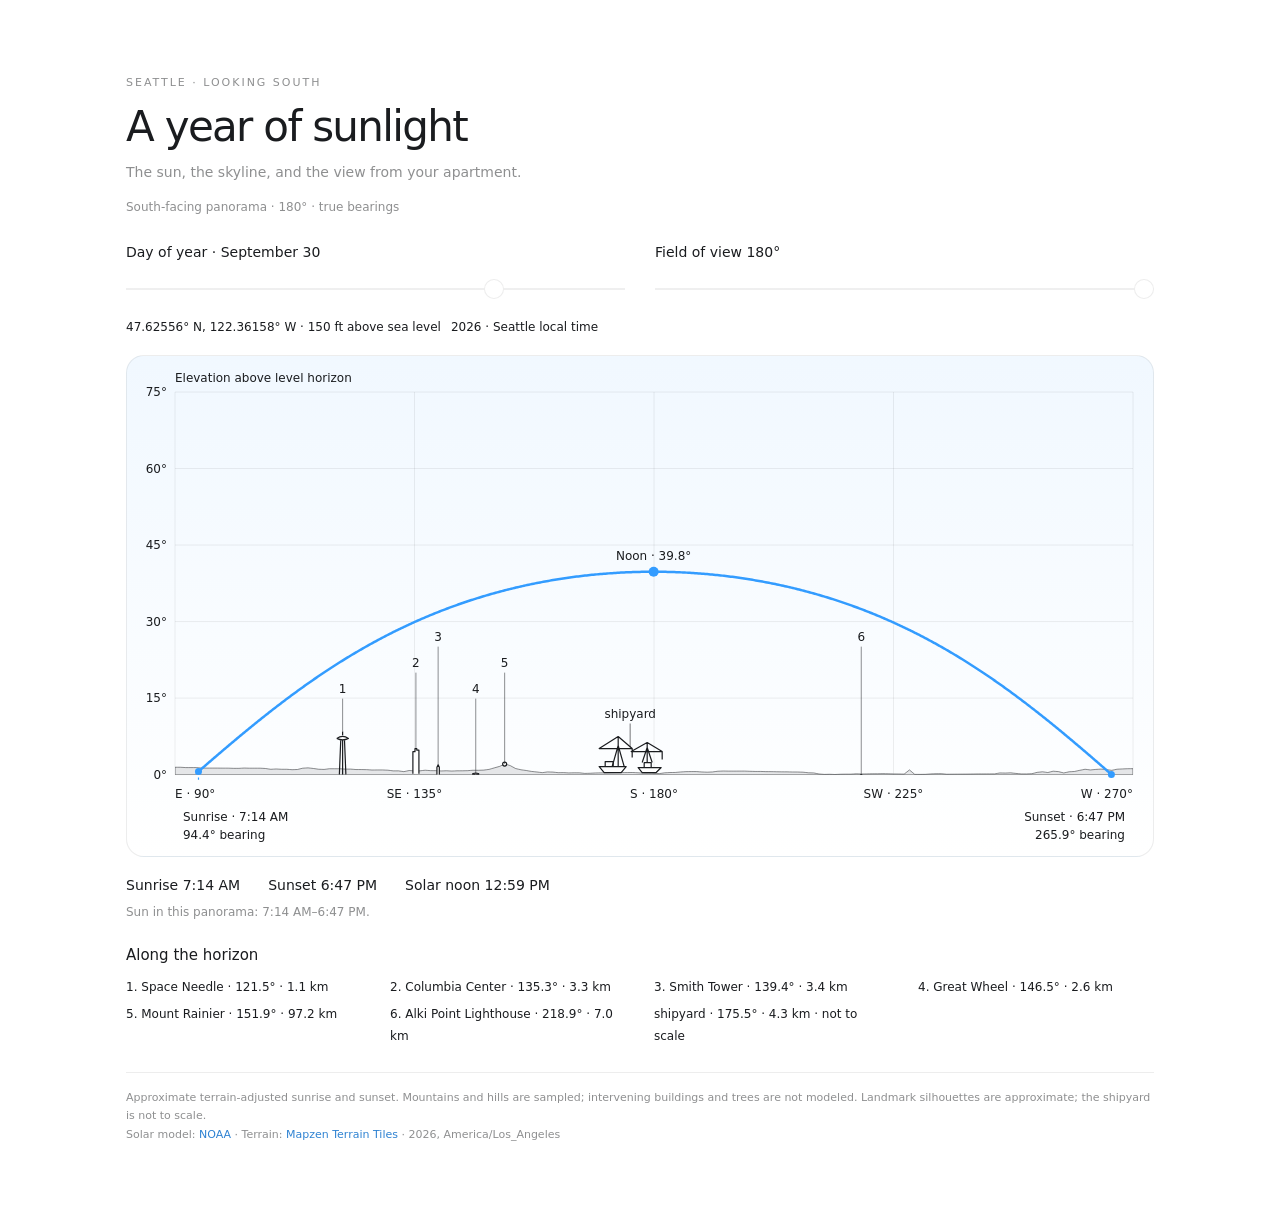
==== spottysunlight/index.html @ b04d2a6d "Add standalone Seattle sunlight simulator" ====
<!doctype html>
<html lang="en"><head><meta charset="utf-8"><meta name="viewport" content="width=device-width,initial-scale=1"><title>Seattle · A year of sunlight</title><style>:root {
  color-scheme: light dark;
  background-color: var(
    --background,
    var(--color-background-primary, light-dark(rgb(255 255 255), rgb(24 24 24)))
  ) !important;

  /* Agent-facing contract; keep in sync with SKILL.md. */
  --background: var(
    --color-background-primary,
    light-dark(rgb(255 255 255), rgb(24 24 24))
  );
  --foreground: var(
    --color-text-primary,
    light-dark(rgb(26 28 31), rgb(255 255 255))
  );
  --card: color-mix(in oklab, var(--foreground) 5%, var(--background));
  --card-foreground: var(
    --color-text-primary,
    light-dark(rgb(26 28 31), rgb(255 255 255))
  );
  --popover: var(
    --color-background-secondary,
    light-dark(rgb(255 255 255), rgb(45 45 45))
  );
  --popover-foreground: var(
    --color-text-primary,
    light-dark(rgb(26 28 31), rgb(255 255 255))
  );
  --primary: var(
    --color-text-info,
    light-dark(rgb(51 156 255), rgb(131 195 255))
  );
  --primary-foreground: var(
    --color-text-inverse,
    light-dark(rgb(255 255 255), rgb(13 13 13))
  );
  --secondary: var(
    --color-background-secondary,
    light-dark(rgb(255 255 255 / 96%), rgb(54 54 54 / 96%))
  );
  --secondary-foreground: var(
    --color-text-primary,
    light-dark(rgb(26 28 31), rgb(255 255 255))
  );
  --muted: color-mix(in srgb, var(--foreground) 10%, transparent);
  --muted-foreground: var(
    --color-text-secondary,
    light-dark(rgb(26 28 31 / 49.4%), rgb(255 255 255 / 49.8%))
  );
  --accent: var(
    --color-background-info,
    light-dark(rgb(229 242 255), rgb(13 39 63))
  );
  --accent-foreground: var(
    --color-text-info,
    light-dark(rgb(51 156 255), rgb(131 195 255))
  );
  --destructive: var(
    --color-text-warning,
    light-dark(rgb(226 85 7), rgb(255 133 73))
  );
  --border: var(
    --color-border-secondary,
    light-dark(rgb(26 28 31 / 8%), rgb(255 255 255 / 8.2%))
  );
  --input: var(
    --color-border-primary,
    light-dark(
      rgb(26 28 31 / 11.8%),
      color-mix(in oklab, rgb(0 0 0) 10%, transparent)
    )
  );
  --ring: var(
    --color-ring-primary,
    light-dark(rgb(51 156 255), rgb(131 195 255 / 76%))
  );
  --font-size-base: var(--font-text-md-size, 14px);
  --blue: light-dark(rgb(51 156 255), rgb(51 156 255));
  --orange: light-dark(rgb(226 85 7), rgb(251 106 34));
  --green: light-dark(rgb(0 162 64), rgb(64 201 119));
  --red: light-dark(rgb(224 46 42), rgb(255 103 100));
  --purple: light-dark(rgb(146 79 247), rgb(173 123 249));
  --yellow: light-dark(rgb(255 195 0), rgb(255 210 64));
  --viz-series-1: var(--primary);
  --viz-series-2: light-dark(rgb(243 136 59), rgb(245 154 86));
  --viz-series-3: light-dark(rgb(93 201 119), rgb(116 213 139));
  --viz-series-4: light-dark(rgb(235 119 177), rgb(240 143 192));
  --viz-series-5: light-dark(rgb(155 121 236), rgb(170 145 239));
  --viz-series-6: light-dark(rgb(58 185 177), rgb(90 203 194));

  /* Internal implementation variables; not part of the agent contract. */
  --font-sans: -apple-system, system-ui, "Segoe UI", sans-serif;
  --font-mono:
    ui-monospace, SFMono-Regular, "SF Mono", Menlo, Consolas, "Liberation Mono",
    monospace;
  --font-size-normal: max(11px, var(--font-size-base));
  --font-size-tooltip: calc(var(--font-size-base) - 1px);
  --font-size-small: max(11px, calc(var(--font-size-base) - 2px));
  --font-size-h1: calc(var(--font-size-normal) * 1.7142857143);
  --font-size-h2: calc(var(--font-size-normal) * 1.4285714286);
  --font-size-h3: calc(var(--font-size-normal) * 1.2857142857);
  --font-weight-normal: 430;
  --font-weight-medium: 500;
  --icon-size: 16px;
  --line-height-normal: calc(var(--font-size-normal) * 1.5);
  --line-height-tooltip: calc(var(--font-size-tooltip) * 1.4285714286);
  --line-height-small: calc(var(--font-size-small) + 4px);
  --corner-shape: round;
  --radius: var(--border-radius-lg, 10px);
  --radius-sm: calc(var(--radius) * 0.6);
  --radius-md: calc(var(--radius) * 0.8);
  --radius-lg: var(--radius);
  --radius-2xl: calc(var(--radius) * 1.6);
  --radius-full: 9999px;
  --shadow-sm: 0 1px 2px -1px rgb(0 0 0 / 8%);
  --checkmark-image: url("data:image/svg+xml,%3Csvg xmlns='http://www.w3.org/2000/svg' viewBox='0 0 17 17'%3E%3Cpath d='M12.8961 3.64101C13.1297 3.41418 13.4984 3.37523 13.7779 3.56581C14.0571 3.75635 14.1554 4.11331 14.0299 4.41347L13.9615 4.53847L7.71151 13.7045C7.59411 13.8767 7.4063 13.9877 7.19881 14.0072C6.99136 14.0267 6.78564 13.9533 6.63826 13.806L2.88826 10.056L2.79842 9.9457C2.6192 9.67407 2.64927 9.30496 2.88826 9.06581C3.12738 8.82669 3.49647 8.79676 3.76815 8.97597L3.8785 9.06581L7.03084 12.2182L12.8053 3.74941L12.8961 3.64101Z'/%3E%3C/svg%3E");

  /* Legacy aliases; not part of the current agent contract. */
  --viz-bg: transparent;
  --viz-panel: var(--card);
  --viz-border: var(--border);
  --viz-text: var(--foreground);
  --viz-muted: var(--muted-foreground);
  --viz-accent: var(--primary);
  --viz-accent-text: var(--primary-foreground);
  --viz-accent-bg: var(--accent);
  --viz-font-size: var(--font-size-base);
  --viz-warning: var(--destructive);
}

:root[data-theme="light"] {
  color-scheme: light;
}

:root[data-theme="dark"] {
  color-scheme: dark;
}

* {
  box-sizing: border-box;
}

html > body {
  /* Preserve MCP aliases for older inline renderers without creating :root cycles. */
  --color-background-primary: var(
    --background,
    light-dark(rgb(255 255 255), rgb(24 24 24))
  );
  --color-text-primary: var(
    --foreground,
    light-dark(rgb(26 28 31), rgb(255 255 255))
  );
  --color-border-secondary: var(
    --border,
    light-dark(rgb(26 28 31 / 8%), rgb(255 255 255 / 8.2%))
  );

  margin: 0;
  padding: var(--visualize-paint-gutter, 0px);
  color: var(--foreground);
  background: transparent !important;
  font-family: var(--font-sans) !important;
  font-size: var(--font-size-normal);
  font-weight: var(--font-weight-normal);
  line-height: var(--line-height-normal);
}

:root:not([data-app-block-surface], [data-visualize-standalone]) > body {
  padding: 12px;
}

.cursor-interaction {
  cursor: var(--cursor-interaction, pointer);
}

a {
  color: color-mix(in srgb, var(--viz-accent) 80%, var(--viz-text) 20%);
  cursor: var(--cursor-interaction, pointer);
  font-weight: var(--font-weight-medium, 500);
  text-decoration: none;
  text-underline-offset: 2px;
}

a:is(:hover, :focus-visible) {
  text-decoration-line: underline;
  text-decoration-style: dashed;
  text-decoration-thickness: 0.5px;
}

h1,
h2,
h3,
h4,
h5,
h6,
p {
  margin-block: 0;
}

h1 {
  font-size: var(--font-size-h1);
  font-weight: var(--font-weight-medium);
  line-height: 1.25;
}

h2 {
  font-size: var(--font-size-h2);
  font-weight: var(--font-weight-medium);
  line-height: 1.25;
}

h3,
h4,
h5,
h6 {
  font-size: var(--font-size-h3);
  font-weight: var(--font-weight-medium);
  line-height: 1.3;
}

b,
strong,
th {
  font-weight: var(--font-weight-medium);
}

code:not(pre code) {
  display: inline;
  padding: 1px 6px;
  border-radius: var(--radius-sm);
  corner-shape: var(--corner-shape);
  background: var(--muted);
  font-family: var(--font-mono);
  font-size: 0.92em;
  overflow-wrap: anywhere;
  -webkit-box-decoration-break: clone;
  box-decoration-break: clone;
  word-break: break-word;
}

.table-responsive {
  width: 100%;
  overflow-x: auto;
  scrollbar-width: thin;
}

.table {
  width: 100%;
  border-collapse: collapse;
  color: var(--foreground);
  font: inherit;
  text-align: start;
}

.table :is(th, td) {
  padding-block: 10px;
  padding-inline: 0 24px;
  overflow-wrap: anywhere;
  border-bottom: 1px solid var(--border);
  text-align: start;
  vertical-align: top;
}

.table-responsive > .table :is(th, td) {
  overflow-wrap: break-word;
}

.table :is(th, td):last-child {
  padding-inline-end: 0;
}

.table :is(caption, thead th) {
  font-weight: 600;
}

.table thead th {
  padding-block: 8px;
  border-bottom-color: color-mix(in srgb, var(--foreground) 16%, transparent);
}

.table tbody tr:last-child :is(th, td) {
  border-bottom: 0;
}

.table.table-sm :is(th, td) {
  padding-block: 6px;
}

.table.table-sm :is(th, td):not(:last-child) {
  padding-inline-end: 16px;
}

.table :is(.text-end, [align="right"]) {
  text-align: end;
  font-variant-numeric: tabular-nums;
}

.table :is(.text-center, [align="center"]) {
  text-align: center;
}

.table .text-nowrap {
  white-space: nowrap;
}

#widget {
  display: flex;
  flex-direction: column;
  gap: 12px;
  width: 100%;
  padding: 0;
  background: transparent !important;
}

.card {
  min-width: 0;
  padding: 12px;
  overflow: hidden;
  overflow-wrap: break-word;
  border-radius: var(--radius-2xl);
  corner-shape: var(--corner-shape);
  color: var(--card-foreground);
  background: var(--card);
}

.widget {
  min-width: 0;
  overflow: hidden;
  border: 0;
  border-radius: var(--radius-lg);
  corner-shape: var(--corner-shape);
  box-shadow: 0 0 0 0.5px var(--border-strong, var(--border));
  color: var(--foreground);
  background: var(--background);
}

#widget > :not(.card, .widget, .progress) {
  width: 100% !important;
  max-width: none !important;
  margin: 0 !important;
  padding: 0 !important;
  border: 0 !important;
  border-radius: 0 !important;
  background: transparent !important;
  box-shadow: none !important;
}

.tooltip {
  position: fixed;
  z-index: 50;
  top: 0;
  left: 0;
  width: max-content;
  max-width: min(
    20rem,
    var(--tooltip-available-width, calc(100vw - 10px)),
    calc(100vw - 10px)
  );
  max-height: min(
    var(--tooltip-available-height, calc(100vh - 10px)),
    calc(100vh - 10px)
  );
  padding: 4px 8px;
  border: 1px solid var(--border);
  border-radius: var(--radius-lg);
  corner-shape: var(--corner-shape);
  color: var(--popover-foreground);
  background: var(--popover);
  box-shadow: none;
  font-size: var(--font-size-tooltip);
  line-height: var(--line-height-tooltip);
  overflow-wrap: break-word;
  white-space: normal;
  pointer-events: none;
  user-select: none;
}

/* The shared runtime owns data-tooltip; suppress AppBlock's pseudo-tooltip. */
main [data-tooltip]::after {
  content: none;
}

.viz-grid {
  display: grid;
  grid-template-columns: repeat(auto-fit, minmax(max(180px, 24%), 1fr));
  gap: 10px;
}

.viz-stat {
  display: flex;
  flex-direction: column;
  gap: 2px;
}

.viz-stat-value {
  font-size: var(--font-size-h2);
  font-weight: var(--font-weight-medium);
  line-height: 1.25;
}

.viz-row {
  display: flex;
  flex-wrap: wrap;
  align-items: center;
  gap: 10px;
}

hr {
  width: 100%;
  height: 1px;
  margin-block: 6px;
  border: 0;
  background: var(--border);
}

.nav {
  display: flex;
  min-width: 0;
  align-items: center;
  gap: 4px;
}

.progress {
  display: flex;
  height: 8px;
  margin-block: calc((var(--line-height-normal, 1.5em) - 8px) / 2);
  overflow: hidden;
  border: 0;
  border-radius: var(--radius-full);
  background: var(--muted);
}

.progress-bar:only-child {
  border-radius: var(--radius-full);
}

.progress-bar {
  height: 100%;
  flex-shrink: 0;
  border: 0;
  background: var(--viz-series-1);
}

.viz-badge {
  padding: 3px 8px;
  border-radius: var(--radius-full);
  color: var(--accent-foreground);
  background: var(--accent);
  font-weight: var(--font-weight-medium);
}

small,
.text-small,
.viz-badge {
  font-size: var(--font-size-small);
  line-height: var(--line-height-small);
}

.text-muted {
  color: var(--muted-foreground);
}

.tabular-nums {
  font-variant-numeric: tabular-nums;
}

.sr-only {
  position: absolute;
  width: 1px;
  height: 1px;
  padding: 0;
  overflow: hidden;
  clip: rect(0, 0, 0, 0);
  white-space: nowrap;
  border: 0;
}

.viz-controls {
  display: flex;
  flex-wrap: wrap;
  align-items: center;
  gap: 8px;
}

.viz-controls > .form-label {
  display: grid;
  min-width: min(100%, 260px);
  flex: 1 1 280px;
  grid-template-columns: minmax(0, 1fr) auto;
  align-items: baseline;
  gap: 2px 12px;
  margin-bottom: 0;
}

.viz-controls > .form-label > :is(.form-control, .form-range, .form-select) {
  grid-column: 1 / -1;
}

.btn,
.nav-link,
.form-check-input,
.form-control,
.form-range,
.form-select {
  font: inherit;
}

.btn,
.nav-link {
  appearance: button;
  display: inline-flex;
  inline-size: fit-content;
  max-inline-size: 100%;
  min-height: 28px;
  align-items: center;
  justify-content: center;
  gap: 4px;
  margin: 0;
  padding: 0 8px;
  -webkit-app-region: no-drag;
  border: 1px solid var(--input);
  border-radius: var(--radius-lg);
  corner-shape: var(--corner-shape);
  color: var(--secondary-foreground);
  background: var(--secondary);
  cursor: var(--cursor-interaction, pointer);
  text-align: center;
  text-decoration: none;
  white-space: nowrap;
  user-select: none;
  -webkit-font-smoothing: antialiased;
}

.btn:is(.btn-block, .viz-tile) {
  inline-size: 100%;
}

.btn.viz-tile {
  min-width: 0;
  overflow-wrap: anywhere;
  white-space: normal;
}

a.btn {
  cursor: var(--cursor-interaction, pointer);
  text-decoration: none;
}

.btn:not(:disabled):hover,
.nav-link:not(:disabled):not([aria-disabled="true"]):hover {
  background: color-mix(in srgb, var(--foreground) 6%, var(--secondary));
}

.btn-primary {
  border-color: transparent;
  color: var(--primary-foreground);
  background: var(--foreground);
  background-clip: padding-box;
}

.btn-primary .text-muted {
  color: color-mix(in srgb, var(--primary-foreground) 50%, transparent);
}

.btn-primary:not(:disabled):hover {
  background: color-mix(in srgb, var(--foreground) 80%, transparent);
  background-clip: padding-box;
}

.btn-ghost {
  border-color: transparent;
  color: var(--muted-foreground);
  background: transparent;
}

.btn-ghost:not(:disabled):hover {
  color: var(--foreground);
  background: color-mix(in srgb, var(--foreground) 6%, var(--secondary));
}

.nav-pills .nav-link {
  min-width: 0;
  border-color: transparent;
  color: var(--muted-foreground);
  background: transparent;
}

.nav-justified .nav-link {
  flex: 1 1 0;
  overflow-wrap: anywhere;
  white-space: normal;
}

.nav-pills .nav-link.active {
  color: var(--foreground);
  background: var(--muted);
}

/* Shared preview chrome; product styles stay inside each variant. */
.viz-dotted-background {
  background-image: radial-gradient(
    circle,
    color-mix(in srgb, var(--foreground) 14%, transparent) 0.8px,
    transparent 0.8px
  );
  background-position: center;
  background-size: 16px 16px;
}

.viz-carousel {
  position: relative;
  min-width: 0;
}

.viz-carousel:has(> .viz-carousel-controls) {
  min-height: calc(60px + var(--viz-carousel-picker-height, 0px));
  padding-bottom: 60px;
}

.viz-carousel > [data-variant][hidden] {
  display: none !important;
}

.viz-carousel > [data-variant] {
  isolation: isolate;
}

.viz-carousel-controls {
  --viz-carousel-hover: light-dark(
    color-mix(in srgb, var(--foreground) 5.4%, transparent),
    color-mix(in srgb, var(--foreground) 7.8%, transparent)
  );
  position: absolute;
  z-index: 2;
  bottom: 8px;
  left: 50%;
  display: flex;
  width: max-content;
  /* Leave room for the host's design-controls launcher at the trailing edge. */
  max-width: calc(100% - 96px);
  align-items: center;
  gap: 0;
  padding: 0;
  border: 1px solid var(--border);
  border-radius: 16px;
  color: var(--foreground);
  background: var(--background);
  font-family: var(--font-sans);
  /* Match the settings dropdown chrome independently of the content font size. */
  font-size: 13px;
  font-weight: var(--font-weight-normal);
  line-height: 18px;
  transform: translateX(-50%);
  user-select: none;
}

/* Keep authored mockup button styles out of the shared carousel chrome. */
.viz-carousel-controls button,
.viz-carousel-picker > summary {
  display: flex !important;
  height: auto !important;
  min-height: 30px;
  align-items: center !important;
  justify-content: center !important;
  gap: 4px;
  padding: 0 6px !important;
  -webkit-app-region: no-drag;
  border: 0 !important;
  border-radius: 14px !important;
  color: inherit !important;
  background: transparent !important;
  font: inherit !important;
  -webkit-tap-highlight-color: transparent;
}

.viz-carousel-controls > button,
.viz-carousel-picker > summary {
  position: relative;
  isolation: isolate;
}

.viz-carousel-controls > button {
  --icon-size: 16px;
  width: 30px !important;
  padding: 0 !important;
}

.viz-carousel-picker > summary {
  padding-inline: 12px !important;
}

.viz-carousel-controls .viz-carousel-caret {
  width: 14px;
  height: 14px;
  flex: none;
  margin: 0;
  color: inherit;
  transform: rotate(180deg);
}

.viz-carousel-controls > button > svg,
.viz-carousel-controls .viz-carousel-caret,
.viz-carousel-count {
  opacity: 0.5;
}

.viz-carousel-controls > button::before,
.viz-carousel-picker > summary::before {
  position: absolute;
  z-index: -1;
  inset: 3px;
  border-radius: 12px;
  content: "";
  pointer-events: none;
}

.viz-carousel-controls > button:hover::before,
.viz-carousel-picker > summary:hover::before {
  background: var(--viz-carousel-hover);
}

.viz-carousel-controls > button,
.viz-carousel-controls [data-lucide],
.viz-carousel-controls .lucide {
  flex-shrink: 0;
}

.viz-carousel-picker {
  min-width: 0;
}

.viz-carousel-picker > summary {
  min-width: 0;
  list-style: none;
}

.viz-carousel-picker > summary::-webkit-details-marker {
  display: none;
}

.viz-carousel-count {
  flex-shrink: 0;
  white-space: nowrap;
}

.viz-carousel-name {
  min-width: 0;
  overflow: hidden;
  text-overflow: ellipsis;
  white-space: nowrap;
}

.viz-carousel-options {
  position: absolute;
  right: 0;
  bottom: calc(100% + 4px);
  left: 0;
  display: flex;
  max-height: 240px;
  flex-direction: column;
  gap: 2px;
  overflow: auto;
  padding: 4px;
  border: 1px solid var(--border);
  border-radius: var(--radius-lg);
  background: var(--background);
  box-shadow: 0 4px 12px light-dark(rgb(0 0 0 / 6%), rgb(0 0 0 / 25%));
}

.viz-carousel-options > button {
  border-radius: max(0px, calc(var(--radius-lg) - 5px)) !important;
  width: 100% !important;
  min-height: 28px;
  justify-content: flex-start !important;
  padding: 4px 8px !important;
  font-size: var(--font-size-small) !important;
  text-align: start;
  white-space: normal;
  overflow-wrap: anywhere;
}

.viz-carousel-options > [aria-current="true"],
.viz-carousel-options > button:hover {
  background: var(--viz-carousel-hover) !important;
}

.btn:disabled,
.nav-link:disabled,
.nav-link[aria-disabled="true"] {
  cursor: not-allowed;
  opacity: 0.4;
}

[data-lucide] {
  stroke-width: 1.6;
}

.form-label {
  display: block;
  margin-bottom: 6px;
  color: var(--foreground);
}

.form-control {
  display: block;
  width: 100%;
  min-height: 28px;
  padding: 0 8px;
  outline: none;
  border: 1px solid var(--input);
  border-radius: var(--radius-lg);
  corner-shape: var(--corner-shape);
  color: var(--foreground);
  background: var(--secondary);
}

.form-control::placeholder {
  color: var(--muted-foreground);
}

.form-control[type="file"] {
  padding: 0;
  overflow: hidden;
  cursor: var(--cursor-interaction, pointer);
}

.form-control[type="file"]::file-selector-button {
  min-height: 26px;
  margin-right: 8px;
  padding: 0 8px;
  border: 0;
  border-right: 1px solid var(--input);
  color: var(--secondary-foreground);
  background: var(--secondary);
  cursor: inherit;
  font: inherit;
}

.form-control[type="file"]:not(:disabled):hover::file-selector-button {
  background: color-mix(in srgb, var(--foreground) 6%, var(--secondary));
}

.form-control-color[type="color"] {
  width: 40px;
  height: 28px;
  padding: 3px;
  cursor: var(--cursor-interaction, pointer);
}

.form-control-color[type="color"]::-webkit-color-swatch-wrapper {
  padding: 0;
}

.form-control-color[type="color"]::-webkit-color-swatch {
  border: 0;
  border-radius: calc(var(--radius-lg) - 4px);
  corner-shape: var(--corner-shape);
}

textarea.form-control {
  height: auto;
  min-height: 72px;
  padding: 8px 10px;
  resize: vertical;
}

.form-control:focus-visible {
  border-color: var(--ring);
  box-shadow: inset 0 0 0 1px var(--ring);
}

.form-control:disabled,
.form-select:disabled {
  cursor: not-allowed;
  opacity: 0.4;
}

.form-select {
  appearance: none;
  display: block;
  width: 100%;
  min-height: 28px;
  margin: 0;
  padding: 0 32px 0 8px;
  outline: none;
  border: 1px solid var(--input);
  border-radius: var(--radius-lg);
  corner-shape: var(--corner-shape);
  color: var(--foreground);
  background-color: var(--secondary);
  background-image:
    linear-gradient(45deg, transparent 50%, var(--muted-foreground) 50%),
    linear-gradient(135deg, var(--muted-foreground) 50%, transparent 50%);
  background-position:
    calc(100% - 14px) 50%,
    calc(100% - 10px) 50%;
  background-repeat: no-repeat;
  background-size: 4px 4px;
  cursor: var(--cursor-interaction, default);
}

.form-select:not(:disabled):hover {
  background-color: color-mix(in srgb, var(--foreground) 6%, var(--secondary));
}

.form-select:focus-visible {
  border-color: var(--ring);
  box-shadow: inset 0 0 0 1px var(--ring);
}

.form-check {
  display: flex;
  min-height: 20px;
  align-items: center;
  gap: 6px;
}

.form-check-input {
  appearance: none;
  width: 14px;
  height: 14px;
  flex: 0 0 auto;
  margin: 0;
  border: 1px solid var(--input);
  color: var(--primary-foreground);
  background-color: transparent;
  cursor: var(--cursor-interaction, default);
  transition:
    background-color 150ms,
    border-color 150ms,
    box-shadow 150ms;
}

.form-check:not(.form-switch) .form-check-input[type="checkbox"] {
  border-color: var(--input);
  border-radius: var(--radius-sm);
  corner-shape: var(--corner-shape);
  background-color: var(--secondary);
  box-shadow: var(--shadow-sm);
}

.form-check:not(.form-switch)
  .form-check-input:not(:disabled):not(:checked):hover {
  background-color: var(--card);
}

.form-check:not(.form-switch) .form-check-input[type="checkbox"]:checked {
  border-color: var(--primary);
  background-color: var(--primary);
}

.form-check:not(.form-switch)
  .form-check-input[type="checkbox"]:checked::before {
  display: block;
  width: 100%;
  height: 100%;
  background: var(--primary-foreground);
  content: "";
  mask: var(--checkmark-image) center / 12px 12px no-repeat;
}

.form-check-input[type="radio"] {
  width: 14px;
  height: 14px;
  border-radius: var(--radius-full);
}

.form-check-input[type="radio"]:checked {
  border: 2px solid var(--primary);
  background:
    radial-gradient(circle, var(--primary-foreground) 0 2.5px, transparent 3px),
    var(--primary);
}

.form-check:not(.form-switch) .form-check-input:focus-visible {
  outline: 2px solid var(--ring);
  outline-offset: 2px;
}

.form-check:not(.form-switch) .form-check-input:disabled {
  cursor: not-allowed;
  pointer-events: none;
}

.form-check:not(.form-switch) .form-check-input:disabled + .form-check-label {
  cursor: not-allowed;
}

.form-switch .form-check-input:disabled,
.form-switch .form-check-input:disabled + .form-check-label {
  cursor: not-allowed;
  opacity: 0.6;
}

.form-check-label {
  color: var(--foreground);
  cursor: var(--cursor-interaction, default);
}

.form-switch .form-check-input {
  position: relative;
  width: 32px;
  height: 20px;
  border: 0;
  border-radius: var(--radius-full);
  background: var(--muted);
  box-shadow: none;
  transition: background-color 200ms cubic-bezier(0, 0, 0.2, 1);
}

.form-switch .form-check-input::before {
  position: absolute;
  top: 50%;
  left: 0;
  width: 16px;
  height: 16px;
  box-sizing: border-box;
  border: 1px solid light-dark(var(--primary-foreground), var(--foreground));
  border-radius: var(--radius-full);
  background: light-dark(var(--primary-foreground), var(--foreground));
  box-shadow: var(--shadow-sm);
  content: "";
  transform: translate(2px, -50%);
  transition: transform 200ms cubic-bezier(0, 0, 0.2, 1);
}

.form-switch .form-check-input:checked {
  background: var(--primary);
}

.form-switch .form-check-input:checked::before {
  transform: translate(14px, -50%);
}

.form-switch .form-check-input:focus-visible {
  box-shadow: 0 0 0 2px var(--ring);
}

.form-range {
  appearance: none;
  display: block;
  width: 100%;
  height: 28px;
  flex: 1;
  margin: 0;
  padding: 0;
  outline: none;
  border: 0;
  accent-color: var(--primary);
  background: linear-gradient(
      color-mix(in srgb, var(--foreground) 7%, transparent),
      color-mix(in srgb, var(--foreground) 7%, transparent)
    )
    center / 100% 2px no-repeat;
}

.form-range::-webkit-slider-runnable-track {
  height: 28px;
  background: transparent;
}

.form-range::-webkit-slider-thumb {
  appearance: none;
  width: 20px;
  height: 20px;
  margin-top: 4px;
  border: 1px solid var(--border);
  border-radius: var(--radius-full);
  background: light-dark(var(--primary-foreground), var(--foreground));
}

.form-range:focus-visible::-webkit-slider-thumb {
  border-color: var(--ring);
  box-shadow: inset 0 0 0 1px var(--ring);
}

.form-range::-moz-range-track {
  height: 28px;
  background: transparent;
}

.form-range::-moz-range-thumb {
  width: 20px;
  height: 20px;
  border: 1px solid var(--border);
  border-radius: var(--radius-full);
  background: light-dark(var(--primary-foreground), var(--foreground));
}

.form-range:focus-visible::-moz-range-thumb {
  border-color: var(--ring);
  box-shadow: inset 0 0 0 1px var(--ring);
}

.form-range:disabled {
  cursor: not-allowed;
  opacity: 0.4;
}

.btn:not(.btn-primary, .viz-tile):is(
  [aria-pressed="true"],
  [aria-selected="true"],
  .is-selected
) {
  border-color: var(--primary);
  color: var(--primary-foreground);
  background: var(--primary);
}

.btn.viz-tile:is([aria-pressed="true"], [aria-selected="true"], .is-selected) {
  border-color: var(--primary);
  box-shadow: inset 0 0 0 1px var(--primary);
}

.btn:focus-visible,
.nav-link:focus-visible {
  outline: 2px solid var(--ring);
  outline-offset: 2px;
}

.viz-carousel-controls :is(button, summary):focus-visible {
  outline: 2px solid var(--ring) !important;
  outline-offset: 2px !important;
}

@media (pointer: coarse) {
  .viz-carousel:has(> .viz-carousel-controls) {
    min-height: calc(76px + var(--viz-carousel-picker-height, 0px));
    padding-bottom: 76px;
  }

  .btn,
  .nav-link,
  .viz-carousel-controls button,
  .viz-carousel-picker > summary,
  .form-control,
  .form-select {
    min-width: 44px;
    min-height: 44px;
  }

  /* Keep small-screen WebKit from zooming when a text field receives focus. */
  .form-control,
  .form-select {
    font-size: max(16px, var(--font-size-normal));
  }

  .form-control[type="file"]::file-selector-button {
    min-width: 44px;
    min-height: 44px;
  }

  .form-control-color[type="color"] {
    width: 44px;
    height: 44px;
  }

  .form-control:is(
    [type="date"],
    [type="datetime-local"],
    [type="month"],
    [type="time"],
    [type="week"]
  ) {
    min-width: 0;
    max-width: 100%;
    padding-block: 8px;
  }

  .form-check {
    min-height: 44px;
    padding-inline: 15px;
  }

  .form-check-input {
    position: relative;
  }

  .form-check-input::after {
    position: absolute;
    top: 50%;
    left: 50%;
    width: 44px;
    height: 44px;
    content: "";
    transform: translate(-50%, -50%);
  }

  .form-check-label {
    display: inline-flex;
    min-width: 44px;
    min-height: 44px;
    align-items: center;
  }

  .form-range {
    height: 44px;
    touch-action: pan-y;
  }

  .form-range::-webkit-slider-runnable-track {
    height: 44px;
  }

  .form-range::-moz-range-track {
    height: 44px;
  }

  .form-range::-webkit-slider-thumb {
    margin-top: 12px;
  }
}

svg {
  display: block;
  max-width: 100%;
  height: auto;
}

#widget > svg {
  width: 100%;
}

/* Model-authored chart rules can otherwise stretch icons after these styles load. */
svg.lucide {
  display: block;
  width: var(--icon-size) !important;
  height: var(--icon-size) !important;
  flex: none;
  margin: 0 !important;
  stroke-width: 1.6;
}

.text-warning,
.text-destructive {
  color: var(--destructive);
}

body{margin:0;padding:0;background:var(--background);color:var(--foreground)}
</style></head><body><div id="south-sun">
<div class="sun-eyebrow">SEATTLE · LOOKING SOUTH</div><h1>A year of sunlight</h1><p class="sun-subtitle">The sun, the skyline, and the view from your apartment.</p><div class="sun-small">South-facing panorama · <span id="sun-fov-title">180°</span> · true bearings</div>
<div id="sun-preview-note" role="status" style="margin:18px 0;padding:14px;background:var(--card);border-radius:10px;font-size:14px">This viewer is showing a static preview. For working sliders, open this HTML file in a web browser on a computer, or use a hosted webpage on your phone.</div><div class="viz-controls sun-controls"><label class="form-label" for="sun-day">Day of year <span id="sun-date" class="tabular-nums"> · September 30</span><input id="sun-day" class="form-range" type="range" min="1" max="365" value="273" disabled></label><label class="form-label" for="sun-fov">Field of view <span id="sun-fov-value" class="tabular-nums">180°</span><input id="sun-fov" class="form-range" type="range" min="90" max="180" step="1" value="180" disabled></label></div>
<div class="viz-row text-small"><span>47.62556° N, 122.36158° W · 150 ft above sea level</span><span>2026 · Seattle local time</span></div>
<div class="sun-sky"><svg id="sun-plot" role="img" aria-label="Sun path above the terrain, looking east through south to west" style="width:100%;display:block" viewBox="0 0 1000 480"><title>Daily sun path, terrain horizon, and landmark bearings</title><desc>View is centered on south; the field of view slider changes its width. Solid sun path is above the terrain; dashed sections are obscured. Landmark outlines show approximate apparent heights and widths. Numbers identify landmarks in the list. Shipyard cranes and ships are schematic and not to scale. Intervening buildings are not modeled.</desc><line class="grid" x1="44" x2="984" y1="398" y2="398"/><text x="36" y="402" text-anchor="end">0°</text><line class="grid" x1="44" x2="984" y1="323.2" y2="323.2"/><text x="36" y="327.2" text-anchor="end">15°</text><line class="grid" x1="44" x2="984" y1="248.4" y2="248.4"/><text x="36" y="252.4" text-anchor="end">30°</text><line class="grid" x1="44" x2="984" y1="173.6" y2="173.6"/><text x="36" y="177.6" text-anchor="end">45°</text><line class="grid" x1="44" x2="984" y1="98.80000000000001" y2="98.80000000000001"/><text x="36" y="102.80000000000001" text-anchor="end">60°</text><line class="grid" x1="44" x2="984" y1="24" y2="24"/><text x="36" y="28" text-anchor="end">75°</text><line class="grid" x1="44" x2="44" y1="24" y2="398"/><text x="44" y="421" text-anchor="start">E · 90°</text><line class="grid" x1="279" x2="279" y1="24" y2="398"/><text x="279" y="421" text-anchor="middle">SE · 135°</text><line class="grid" x1="514" x2="514" y1="24" y2="398"/><text x="514" y="421" text-anchor="middle">S · 180°</text><line class="grid" x1="749" x2="749" y1="24" y2="398"/><text x="749" y="421" text-anchor="middle">SW · 225°</text><line class="grid" x1="984" x2="984" y1="24" y2="398"/><text x="984" y="421" text-anchor="end">W · 270°</text><defs><clipPath id="sun-scene-clip"><rect x="44" y="24" width="940" height="374"/></clipPath></defs><g clip-path="url(#sun-scene-clip)"><path class="terrain" d="M44,398L44,390.79426666666666L46.611111111111114,390.79426666666666L49.22222222222222,390.79426666666666L51.833333333333336,390.9563333333333L54.44444444444444,391.1184L57.05555555555556,391.1184L59.666666666666664,391.1184L62.27777777777778,391.1184L64.88888888888889,391.1184L67.5,391.3627466666667L70.11111111111111,391.60709333333335L72.72222222222223,391.60709333333335L75.33333333333333,391.60709333333335L77.94444444444444,391.60709333333335L80.55555555555556,391.60709333333335L83.16666666666666,391.60709333333335L85.77777777777777,391.60709333333335L88.38888888888889,391.63452L91,391.66194666666667L93.61111111111111,391.66194666666667L96.22222222222223,391.66194666666667L98.83333333333334,391.75918666666666L101.44444444444444,391.85642666666666L104.05555555555554,391.85642666666666L106.66666666666666,391.85642666666666L109.27777777777779,391.71181333333334L111.88888888888889,391.5672L114.5,391.63950666666665L117.11111111111111,391.71181333333334L119.72222222222223,391.71181333333334L122.33333333333333,391.71181333333334L124.94444444444444,391.71181333333334L127.55555555555556,391.71181333333334L130.16666666666666,391.85642666666666L132.77777777777777,392.00104L135.38888888888889,392.39249333333333L138,392.7839466666667L140.6111111111111,392.62936L143.22222222222223,392.47477333333336L145.83333333333334,392.6193866666667L148.44444444444446,392.764L151.05555555555554,392.764L153.66666666666669,392.764L156.27777777777777,392.96596L158.88888888888889,393.16792L161.5,393.07317333333333L164.1111111111111,392.9784266666667L166.72222222222223,392.34262666666666L169.33333333333331,391.70682666666664L171.94444444444443,391.54725333333334L174.55555555555557,391.38768L177.16666666666666,391.68688L179.77777777777777,391.98608L182.38888888888889,392.3575866666667L185,392.7290933333333L187.61111111111111,392.82134666666667L190.22222222222223,392.9136L192.83333333333331,392.57949333333335L195.44444444444446,392.24538666666666L198.05555555555554,392.24538666666666L200.66666666666666,392.24538666666666L203.2777777777778,392.24538666666666L205.88888888888889,392.24538666666666L208.5,392.41493333333335L211.11111111111111,392.58448L213.72222222222223,392.58448L216.33333333333331,392.58448L218.94444444444446,392.80888L221.55555555555554,393.03328L224.16666666666669,393.03328L226.77777777777777,393.03328L229.38888888888889,393.0806533333333L232,393.12802666666664L234.61111111111111,393.3050533333333L237.2222222222222,393.48208L239.83333333333334,393.44966666666664L242.44444444444446,393.41725333333335L245.05555555555554,393.41725333333335L247.66666666666669,393.41725333333335L250.27777777777777,393.53942666666666L252.88888888888889,393.6616L255.5,393.99570666666665L258.1111111111111,394.32981333333333L260.72222222222223,394.32981333333333L263.33333333333337,394.32981333333333L265.94444444444446,394.70132L268.55555555555554,395.0728266666667L271.16666666666663,394.52429333333333L273.77777777777777,393.97576L276.3888888888889,394.16026666666664L279,394.3447733333333L281.6111111111111,394.32233333333335L284.2222222222222,394.29989333333333L286.83333333333337,393.99321333333336L289.44444444444446,393.68653333333333L292.05555555555554,393.89098666666666L294.66666666666663,394.09544L297.27777777777777,394.10541333333333L299.88888888888886,394.11538666666667L302.5,394.26748L305.11111111111114,394.41957333333335L307.72222222222223,394.31734666666665L310.3333333333333,394.21512L312.9444444444444,394.35724L315.55555555555554,394.49936L318.1666666666667,394.38466666666665L320.77777777777777,394.2699733333333L323.3888888888889,394.26L326,394.25002666666666L328.6111111111111,394.1852L331.22222222222223,394.1203733333333L333.83333333333337,393.9184133333333L336.44444444444446,393.71645333333333L339.05555555555554,393.73889333333335L341.66666666666663,393.7613333333333L344.27777777777777,393.6616L346.8888888888889,393.5618666666667L349.5,393.22277333333335L352.1111111111111,392.88368L354.72222222222223,392.13568L357.3333333333333,391.38768L359.94444444444446,390.65464L362.5555555555556,389.9216L365.1666666666667,388.7148266666667L367.77777777777777,387.50805333333335L370.38888888888886,388.3607733333333L373,389.2134933333333L375.61111111111114,390.62472L378.22222222222223,392.0359466666667L380.8333333333333,392.63933333333335L383.44444444444446,393.24272L386.05555555555554,393.60924L388.66666666666663,393.97576L391.27777777777777,394.42705333333333L393.8888888888889,394.8783466666667L396.5,395.14264000000003L399.1111111111111,395.4069333333333L401.72222222222223,395.73605333333336L404.33333333333337,396.06517333333335L406.94444444444446,395.70862666666665L409.55555555555554,395.35208L412.1666666666667,395.4368533333333L414.77777777777777,395.5216266666667L417.38888888888886,395.81085333333334L420,396.10008L422.61111111111114,396.06766666666664L425.22222222222223,396.03525333333334L427.8333333333333,396.17986666666667L430.4444444444444,396.32448L433.05555555555554,396.2621466666667L435.6666666666667,396.19981333333334L438.27777777777777,396.21726666666666L440.8888888888889,396.23472L443.5,396.5239466666667L446.1111111111111,396.81317333333334L448.72222222222223,396.73338666666666L451.33333333333337,396.6536L453.94444444444446,396.51148L456.55555555555554,396.36936L459.16666666666663,396.317L461.77777777777777,396.26464L464.3888888888889,396.2322266666667L467,396.19981333333334L469.6111111111111,396.15493333333336L472.22222222222223,396.1100533333333L474.8333333333333,396.0751466666667L477.44444444444446,396.04024L480.0555555555556,396.03525333333334L482.6666666666667,396.03026666666665L485.27777777777777,396.00034666666664L487.88888888888886,395.97042666666664L490.5,395.9479866666667L493.11111111111114,395.92554666666666L495.72222222222223,396.05769333333336L498.3333333333333,396.18984L500.94444444444446,396.35190666666665L503.55555555555554,396.51397333333335L506.16666666666663,396.51896L508.77777777777777,396.5239466666667L511.3888888888889,396.5962533333333L514,396.66856L516.6111111111111,396.83561333333336L519.2222222222222,397.00266666666664L521.8333333333333,396.61370666666664L524.4444444444443,396.22474666666665L527.0555555555554,396.0926L529.6666666666667,395.96045333333336L532.2777777777778,395.9180666666667L534.8888888888889,395.87568L537.5,395.63632L540.1111111111111,395.39696L542.7222222222222,395.23489333333333L545.3333333333333,395.0728266666667L547.9444444444443,395.0454L550.5555555555555,395.0179733333333L553.1666666666666,395.0179733333333L555.7777777777777,395.0179733333333L558.3888888888889,395.2074666666667L561,395.39696L563.6111111111112,395.50168L566.2222222222223,395.6064L568.8333333333334,395.48173333333335L571.4444444444445,395.35706666666664L574.0555555555555,395.0179733333333L576.6666666666666,394.67888L579.2777777777777,394.57416L581.8888888888888,394.46944L584.5,394.51182666666665L587.1111111111111,394.55421333333334L589.7222222222223,394.5592L592.3333333333334,394.56418666666667L594.9444444444445,394.55172L597.5555555555555,394.5392533333333L600.1666666666666,394.5317733333333L602.7777777777778,394.52429333333333L605.3888888888889,394.6290133333333L608,394.7337333333333L610.6111111111111,394.8110266666667L613.2222222222222,394.88832L615.8333333333333,394.88832L618.4444444444445,394.88832L621.0555555555555,394.9706L623.6666666666667,395.05288L626.2777777777778,395.06036L628.8888888888889,395.06784L631.5,395.12518666666665L634.1111111111111,395.1825333333333L636.7222222222222,395.22741333333335L639.3333333333333,395.2722933333333L641.9444444444445,395.2797733333333L644.5555555555555,395.28725333333335L647.1666666666667,395.34958666666665L649.7777777777778,395.41192L652.3888888888889,395.42688L655,395.44184L657.6111111111111,395.52412L660.2222222222222,395.6064L662.8333333333334,395.90310666666664L665.4444444444445,396.19981333333334L668.0555555555555,396.27212L670.6666666666666,396.34442666666666L673.2777777777777,396.84808L675.8888888888889,397.35173333333336L678.5,397.56117333333333L681.1111111111112,397.77061333333336L683.7222222222223,397.71576L686.3333333333334,397.6609066666667L688.9444444444445,397.76562666666666L691.5555555555555,397.87034666666665L694.1666666666666,397.7506666666667L696.7777777777777,397.6309866666667L699.3888888888888,397.57862666666665L702,397.5262666666667L704.6111111111111,397.5312533333333L707.2222222222223,397.53624L709.8333333333334,397.3617066666667L712.4444444444445,397.1871733333333L715.0555555555555,397.2769333333333L717.6666666666666,397.36669333333333L720.2777777777778,397.31682666666666L722.8888888888889,397.26696L725.5,397.22208L728.1111111111111,397.1772L730.7222222222222,397.16972L733.3333333333333,397.16224L735.9444444444445,397.09990666666664L738.5555555555555,397.03757333333334L741.1666666666667,397.10489333333334L743.7777777777778,397.17221333333333L746.3888888888889,397.2420266666667L749,397.31184L751.6111111111111,397.3392666666667L754.2222222222222,397.36669333333333L756.8333333333333,397.43152L759.4444444444445,397.4963466666667L762.0555555555555,395.44433333333336L764.6666666666667,393.39232L767.2777777777778,395.57398666666666L769.8888888888889,397.7556533333333L772.5,397.7631333333333L775.1111111111111,397.77061333333336L777.7222222222222,397.74069333333335L780.3333333333334,397.71077333333335L782.9444444444445,397.51130666666666L785.5555555555555,397.31184L788.1666666666666,397.21210666666667L790.7777777777777,397.1123733333333L793.3888888888889,397.09990666666664L796,397.08744L798.6111111111112,397.35422666666665L801.2222222222223,397.62101333333334L803.8333333333334,397.59608L806.4444444444445,397.57114666666666L809.0555555555555,397.54870666666665L811.6666666666666,397.5262666666667L814.2777777777777,397.51629333333335L816.8888888888888,397.50632L819.5,397.48637333333335L822.1111111111111,397.4664266666667L824.7222222222223,397.42653333333334L827.3333333333334,397.38664L829.9444444444445,397.3442533333333L832.5555555555555,397.3018666666667L835.1666666666666,397.31184L837.7777777777778,397.32181333333335L840.3888888888889,397.30934666666667L843,397.29688L845.6111111111111,397.2894L848.2222222222222,397.28192L850.8333333333333,396.81068L853.4444444444445,396.33944L856.0555555555555,396.4017733333333L858.6666666666667,396.4641066666667L861.2777777777778,396.35190666666665L863.8888888888889,396.2397066666667L866.5,396.5239466666667L869.1111111111111,396.80818666666664L871.7222222222222,397.05752L874.3333333333333,397.3068533333333L876.9444444444445,397.31184L879.5555555555555,397.31682666666666L882.1666666666667,397.20712L884.7777777777778,397.09741333333335L887.3888888888889,396.43668L890,395.77594666666664L892.6111111111111,395.4991866666667L895.2222222222222,395.22242666666665L897.8333333333334,395.58146666666664L900.4444444444445,395.9405066666667L903.0555555555555,395.29224L905.6666666666666,394.64397333333335L908.2777777777777,394.8534133333333L910.8888888888889,395.06285333333335L913.5,395.70862666666665L916.1111111111112,396.3544L918.7222222222223,395.7834266666667L921.3333333333334,395.2124533333333L923.9444444444445,395.06534666666664L926.5555555555555,394.91824L929.1666666666666,394.34976L931.7777777777777,393.78128L934.3888888888888,393.2676533333333L937,392.7540266666667L939.6111111111111,393.09062666666665L942.2222222222223,393.4272266666667L944.8333333333334,393.17041333333333L947.4444444444445,392.9136L950.0555555555555,392.7465466666667L952.6666666666666,392.57949333333335L955.2777777777778,392.82134666666667L957.8888888888889,393.0632L960.5,393.43470666666667L963.1111111111111,393.80621333333335L965.7222222222222,393.25768L968.3333333333333,392.70914666666664L970.9444444444445,392.57450666666665L973.5555555555555,392.43986666666666L976.1666666666667,392.33016L978.7777777777778,392.22045333333335L981.3888888888889,392.18804L984,392.15562666666665L984,398Z"/><g fill="var(--background)" stroke="var(--foreground)" stroke-width="1.2" stroke-linejoin="round"><title>Space Needle: 121.5° bearing; approximate outline</title><path d="M208.46344444444443,355.81941916951985L208.46344444444443,359.61567144426306M202.7540022785493,362.56831210239665Q208.46344444444443,358.77205982765344 214.17288661033956,362.56831210239665Q208.46344444444443,365.52095276053024 202.7540022785493,362.56831210239665M206.63642295135799,363.83372952731105L205.26615683154316,398M210.29046593753088,363.83372952731105L211.6607320573457,398M208.46344444444443,364.25553533561583L208.46344444444443,398"/></g><path d="M208.46344444444443,355.81941916951985L208.46344444444443,322" fill="none" stroke="var(--muted-foreground)" stroke-width="1"/><text x="208.46344444444443" y="316" text-anchor="middle">1</text><g fill="var(--background)" stroke="var(--foreground)" stroke-width="1.2" stroke-linejoin="round"><title>Columbia Center: 135.3° bearing; approximate outline</title><path d="M277.4180942702619,397.1940949118849V375.59850892875045H279.48683939218967V372.65365629468664H281.2600494966992V374.1260826117185H283.32879461862694V397.1940949118849"/></g><path d="M280.37344444444443,372.65365629468664L280.37344444444443,296" fill="none" stroke="var(--muted-foreground)" stroke-width="1"/><text x="280.37344444444443" y="290" text-anchor="middle">2</text><g fill="var(--background)" stroke="var(--foreground)" stroke-width="1.2" stroke-linejoin="round"><title>Smith Tower: 139.4° bearing; approximate outline</title><path d="M300.9985927681914,398V390.76470699138247L302.1762222222222,388.35294265517666L303.353851676253,390.76470699138247V398"/></g><path d="M302.1762222222222,388.35294265517666L302.1762222222222,270" fill="none" stroke="var(--muted-foreground)" stroke-width="1"/><text x="302.1762222222222" y="264" text-anchor="middle">3</text><g fill="var(--background)" stroke="var(--foreground)" stroke-width="1.2" stroke-linejoin="round"><title>Great Wheel: 146.5° bearing; approximate outline</title><ellipse cx="339.0868888888889" cy="397.3903197504866" rx="3.078322617992345" ry="1"/><path d="M337.2398953180935,398L339.0868888888889,397.3903197504866L340.9338824596843,398M336.00856627089655,397.3903197504866H342.16521150688123M339.0868888888889,396.7806395009732V398"/></g><path d="M339.0868888888889,396.7806395009732L339.0868888888889,322" fill="none" stroke="var(--muted-foreground)" stroke-width="1"/><text x="339.0868888888889" y="316" text-anchor="middle">4</text><g fill="var(--background)" stroke="var(--foreground)" stroke-width="1.2" stroke-linejoin="round"><title>Mount Rainier: 151.9° bearing; approximate outline</title><circle cx="367.4487777777779" cy="387.6601067733333" r="2"/></g><path d="M367.4487777777779,387.6601067733333L367.4487777777779,296" fill="none" stroke="var(--muted-foreground)" stroke-width="1"/><text x="367.4487777777779" y="290" text-anchor="middle">5</text><g fill="var(--background)" stroke="var(--foreground)" stroke-width="1.2" stroke-linejoin="round"><title>Alki Point Lighthouse: 218.9° bearing; approximate outline</title><path d="M716.3742222222222,398V398L717.3742222222222,398L718.3742222222222,398V398"/></g><path d="M717.3742222222222,398L717.3742222222222,270" fill="none" stroke="var(--muted-foreground)" stroke-width="1"/><text x="717.3742222222222" y="264" text-anchor="middle">6</text><g transform="translate(490.6295220482876,395.9468735486721)" fill="var(--background)" stroke="var(--foreground)" stroke-width="1.2" stroke-linejoin="round"><title>shipyard, 175.5°; cranes and ships are not to scale</title><path d="M-31,-6H-4L-9,0H-26Z M8,-5H31L26,0H12Z M-25,-6V-11H-17V-6 M14,-5V-10H21V-5"/><path fill="none" d="M-12,-6V-36L-31,-24H2M-12,-36L2,-24V-15 M-18,-6L-12,-27L-6,-6 M17,-10V-30L1,-21H32M17,-30L32,-21V-13 M12,-10L17,-25L22,-10"/><path d="M0,-25V-49" fill="none" stroke="var(--muted-foreground)"/><text x="0" y="-55" text-anchor="middle" stroke="none">shipyard</text></g><path class="arc" d="M67.04,394.91 L68.00,394.07 L68.97,393.24 L69.94,392.40 L70.91,391.56 L71.87,390.73 L72.84,389.89 L73.81,389.06 L74.78,388.22 L75.75,387.39 L76.72,386.55 L77.69,385.72 L78.66,384.88 L79.63,384.05 L80.60,383.22 L81.57,382.38 L82.54,381.55 L83.51,380.72 L84.49,379.89 L85.46,379.06 L86.43,378.22 L87.41,377.39 L88.38,376.56 L89.36,375.73 L90.34,374.90 L91.31,374.07 L92.29,373.25 L93.27,372.42 L94.25,371.59 L95.23,370.76 L96.21,369.94 L97.19,369.11 L98.17,368.28 L99.15,367.46 L100.14,366.63 L101.12,365.81 L102.11,364.98 L103.09,364.16 L104.08,363.34 L105.07,362.52 L106.05,361.69 L107.04,360.87 L108.03,360.05 L109.02,359.23 L110.02,358.41 L111.01,357.60 L112.00,356.78 L113.00,355.96 L113.99,355.14 L114.99,354.33 L115.99,353.51 L116.99,352.70 L117.99,351.88 L118.99,351.07 L119.99,350.26 L121.00,349.44 L122.00,348.63 L123.01,347.82 L124.01,347.01 L125.02,346.20 L126.03,345.39 L127.04,344.59 L128.05,343.78 L129.07,342.97 L130.08,342.17 L131.10,341.36 L132.11,340.56 L133.13,339.76 L134.15,338.96 L135.17,338.15 L136.19,337.35 L137.22,336.55 L138.24,335.76 L139.27,334.96 L140.30,334.16 L141.33,333.37 L142.36,332.57 L143.39,331.78 L144.43,330.98 L145.46,330.19 L146.50,329.40 L147.54,328.61 L148.58,327.82 L149.62,327.03 L150.66,326.25 L151.71,325.46 L152.76,324.68 L153.80,323.89 L154.86,323.11 L155.91,322.33 L156.96,321.55 L158.02,320.77 L159.07,319.99 L160.13,319.21 L161.19,318.44 L162.26,317.66 L163.32,316.89 L164.39,316.11 L165.45,315.34 L166.52,314.57 L167.60,313.80 L168.67,313.03 L169.75,312.27 L170.82,311.50 L171.90,310.74 L172.99,309.97 L174.07,309.21 L175.15,308.45 L176.24,307.69 L177.33,306.93 L178.42,306.18 L179.52,305.42 L180.61,304.67 L181.71,303.92 L182.81,303.16 L183.91,302.41 L185.02,301.67 L186.13,300.92 L187.24,300.17 L188.35,299.43 L189.46,298.69 L190.58,297.95 L191.69,297.21 L192.81,296.47 L193.94,295.73 L195.06,295.00 L196.19,294.26 L197.32,293.53 L198.45,292.80 L199.58,292.07 L200.72,291.34 L201.86,290.62 L203.00,289.89 L204.15,289.17 L205.29,288.45 L206.44,287.73 L207.59,287.01 L208.75,286.30 L209.90,285.58 L211.06,284.87 L212.23,284.16 L213.39,283.45 L214.56,282.74 L215.73,282.04 L216.90,281.33 L218.07,280.63 L219.25,279.93 L220.43,279.23 L221.61,278.54 L222.80,277.84 L223.99,277.15 L225.18,276.46 L226.37,275.77 L227.57,275.08 L228.77,274.40 L229.97,273.71 L231.18,273.03 L232.39,272.35 L233.60,271.68 L234.81,271.00 L236.03,270.33 L237.25,269.66 L238.47,268.99 L239.69,268.32 L240.92,267.66 L242.15,266.99 L243.39,266.33 L244.62,265.67 L245.86,265.02 L247.11,264.36 L248.35,263.71 L249.60,263.06 L250.86,262.42 L252.11,261.77 L253.37,261.13 L254.63,260.49 L255.89,259.85 L257.16,259.21 L258.43,258.58 L259.71,257.95 L260.98,257.32 L262.26,256.69 L263.55,256.07 L264.83,255.45 L266.12,254.83 L267.42,254.21 L268.71,253.60 L270.01,252.98 L271.32,252.37 L272.62,251.77 L273.93,251.16 L275.24,250.56 L276.56,249.96 L277.88,249.37 L279.20,248.77 L280.53,248.18 L281.86,247.59 L283.19,247.01 L284.52,246.42 L285.86,245.84 L287.20,245.26 L288.55,244.69 L289.90,244.12 L291.25,243.55 L292.61,242.98 L293.97,242.42 L295.33,241.85 L296.69,241.30 L298.06,240.74 L299.44,240.19 L300.81,239.64 L302.19,239.09 L303.57,238.55 L304.96,238.01 L306.35,237.47 L307.74,236.93 L309.14,236.40 L310.54,235.87 L311.94,235.35 L313.35,234.83 L314.76,234.31 L316.17,233.79 L317.59,233.28 L319.01,232.77 L320.43,232.26 L321.86,231.76 L323.29,231.25 L324.73,230.76 L326.16,230.26 L327.61,229.77 L329.05,229.29 L330.50,228.80 L331.95,228.32 L333.40,227.84 L334.86,227.37 L336.32,226.90 L337.79,226.43 L339.26,225.97 L340.73,225.51 L342.20,225.05 L343.68,224.60 L345.16,224.15 L346.65,223.70 L348.14,223.26 L349.63,222.82 L351.12,222.38 L352.62,221.95 L354.12,221.52 L355.63,221.10 L357.14,220.67 L358.65,220.26 L360.16,219.84 L361.68,219.43 L363.20,219.03 L364.73,218.62 L366.26,218.23 L367.79,217.83 L369.32,217.44 L370.86,217.05 L372.40,216.67 L373.94,216.29 L375.49,215.91 L377.04,215.54 L378.59,215.17 L380.15,214.81 L381.71,214.45 L383.27,214.09 L384.83,213.74 L386.40,213.39 L387.97,213.05 L389.55,212.71 L391.12,212.37 L392.70,212.04 L394.29,211.71 L395.87,211.38 L397.46,211.06 L399.05,210.75 L400.64,210.44 L402.24,210.13 L403.84,209.83 L405.44,209.53 L407.05,209.23 L408.65,208.94 L410.26,208.66 L411.88,208.37 L413.49,208.10 L415.11,207.82 L416.73,207.55 L418.35,207.29 L419.98,207.03 L421.60,206.77 L423.23,206.52 L424.86,206.27 L426.50,206.03 L428.13,205.79 L429.77,205.56 L431.41,205.33 L433.06,205.10 L434.70,204.88 L436.35,204.66 L438.00,204.45 L439.65,204.24 L441.30,204.04 L442.96,203.84 L444.62,203.65 L446.27,203.46 L447.94,203.27 L449.60,203.09 L451.26,202.92 L452.93,202.74 L454.60,202.58 L456.26,202.42 L457.94,202.26 L459.61,202.11 L461.28,201.96 L462.96,201.81 L464.63,201.67 L466.31,201.54 L467.99,201.41 L469.67,201.29 L471.35,201.17 L473.04,201.05 L474.72,200.94 L476.40,200.83 L478.09,200.73 L479.78,200.63 L481.47,200.54 L483.16,200.45 L484.85,200.37 L486.54,200.29 L488.23,200.22 L489.92,200.15 L491.61,200.09 L493.31,200.03 L495.00,199.97 L496.69,199.92 L498.39,199.88 L500.08,199.84 L501.78,199.80 L503.48,199.77 L505.17,199.75 L506.87,199.73 L508.57,199.71 L510.26,199.70 L511.96,199.69 L513.66,199.69 L515.36,199.69 L517.05,199.70 L518.75,199.71 L520.45,199.73 L522.14,199.75 L523.84,199.78 L525.54,199.81 L527.23,199.85 L528.93,199.89 L530.62,199.93 L532.32,199.98 L534.01,200.04 L535.70,200.10 L537.40,200.16 L539.09,200.23 L540.78,200.31 L542.47,200.38 L544.16,200.47 L545.85,200.56 L547.54,200.65 L549.22,200.75 L550.91,200.85 L552.59,200.96 L554.28,201.07 L555.96,201.18 L557.64,201.31 L559.32,201.43 L561.00,201.56 L562.68,201.70 L564.36,201.84 L566.03,201.98 L567.70,202.13 L569.38,202.28 L571.05,202.44 L572.72,202.61 L574.38,202.77 L576.05,202.94 L577.71,203.12 L579.37,203.30 L581.03,203.49 L582.69,203.68 L584.35,203.87 L586.00,204.07 L587.66,204.28 L589.31,204.49 L590.96,204.70 L592.60,204.92 L594.25,205.14 L595.89,205.36 L597.53,205.59 L599.17,205.83 L600.81,206.07 L602.44,206.31 L604.07,206.56 L605.70,206.81 L607.33,207.07 L608.95,207.33 L610.57,207.60 L612.19,207.87 L613.81,208.14 L615.43,208.42 L617.04,208.70 L618.65,208.99 L620.25,209.28 L621.86,209.58 L623.46,209.88 L625.06,210.18 L626.65,210.49 L628.25,210.80 L629.84,211.12 L631.42,211.44 L633.01,211.76 L634.59,212.09 L636.17,212.43 L637.75,212.76 L639.32,213.10 L640.89,213.45 L642.46,213.80 L644.02,214.15 L645.58,214.51 L647.14,214.87 L648.70,215.23 L650.25,215.60 L651.80,215.98 L653.35,216.35 L654.89,216.73 L656.43,217.12 L657.96,217.51 L659.50,217.90 L661.03,218.29 L662.56,218.69 L664.08,219.10 L665.60,219.51 L667.12,219.92 L668.63,220.33 L670.14,220.75 L671.65,221.17 L673.15,221.60 L674.66,222.03 L676.15,222.46 L677.65,222.90 L679.14,223.34 L680.63,223.78 L682.11,224.23 L683.59,224.68 L685.07,225.13 L686.54,225.59 L688.01,226.05 L689.48,226.52 L690.95,226.98 L692.41,227.45 L693.86,227.93 L695.32,228.41 L696.77,228.89 L698.22,229.37 L699.66,229.86 L701.10,230.35 L702.54,230.85 L703.97,231.35 L705.40,231.85 L706.83,232.35 L708.25,232.86 L709.67,233.37 L711.08,233.89 L712.50,234.40 L713.91,234.92 L715.31,235.45 L716.71,235.97 L718.11,236.50 L719.51,237.04 L720.90,237.57 L722.29,238.11 L723.68,238.65 L725.06,239.20 L726.44,239.74 L727.81,240.29 L729.18,240.85 L730.55,241.40 L731.92,241.96 L733.28,242.52 L734.64,243.09 L735.99,243.66 L737.34,244.23 L738.69,244.80 L740.03,245.38 L741.38,245.96 L742.71,246.54 L744.05,247.12 L745.38,247.71 L746.71,248.30 L748.03,248.89 L749.35,249.48 L750.67,250.08 L751.99,250.68 L753.30,251.28 L754.61,251.89 L755.91,252.50 L757.21,253.11 L758.51,253.72 L759.81,254.34 L761.10,254.95 L762.39,255.57 L763.67,256.20 L764.95,256.82 L766.23,257.45 L767.51,258.08 L768.78,258.71 L770.05,259.35 L771.32,259.98 L772.58,260.62 L773.84,261.26 L775.10,261.91 L776.35,262.55 L777.61,263.20 L778.85,263.85 L780.10,264.50 L781.34,265.16 L782.58,265.82 L783.82,266.48 L785.05,267.14 L786.28,267.80 L787.51,268.47 L788.73,269.13 L789.95,269.80 L791.17,270.48 L792.39,271.15 L793.60,271.83 L794.81,272.50 L796.02,273.18 L797.22,273.87 L798.42,274.55 L799.62,275.24 L800.81,275.92 L802.01,276.61 L803.20,277.31 L804.38,278.00 L805.57,278.70 L806.75,279.39 L807.93,280.09 L809.11,280.79 L810.28,281.50 L811.45,282.20 L812.62,282.91 L813.78,283.62 L814.95,284.33 L816.11,285.04 L817.27,285.75 L818.42,286.47 L819.58,287.18 L820.73,287.90 L821.87,288.62 L823.02,289.34 L824.16,290.07 L825.30,290.79 L826.44,291.52 L827.58,292.25 L828.71,292.98 L829.84,293.71 L830.97,294.44 L832.09,295.18 L833.22,295.91 L834.34,296.65 L835.46,297.39 L836.57,298.13 L837.69,298.87 L838.80,299.62 L839.91,300.36 L841.02,301.11 L842.12,301.86 L843.23,302.61 L844.33,303.36 L845.43,304.11 L846.52,304.86 L847.62,305.62 L848.71,306.38 L849.80,307.13 L850.89,307.89 L851.98,308.65 L853.06,309.41 L854.14,310.18 L855.22,310.94 L856.30,311.71 L857.38,312.47 L858.45,313.24 L859.53,314.01 L860.60,314.78 L861.66,315.55 L862.73,316.33 L863.80,317.10 L864.86,317.87 L865.92,318.65 L866.98,319.43 L868.04,320.21 L869.09,320.99 L870.15,321.77 L871.20,322.55 L872.25,323.33 L873.30,324.12 L874.35,324.90 L875.39,325.69 L876.43,326.47 L877.48,327.26 L878.52,328.05 L879.56,328.84 L880.59,329.63 L881.63,330.43 L882.66,331.22 L883.70,332.01 L884.73,332.81 L885.76,333.60 L886.79,334.40 L887.81,335.20 L888.84,336.00 L889.86,336.80 L890.88,337.60 L891.90,338.40 L892.92,339.20 L893.94,340.01 L894.96,340.81 L895.97,341.62 L896.99,342.42 L898.00,343.23 L899.01,344.03 L900.02,344.84 L901.03,345.65 L902.04,346.46 L903.05,347.27 L904.05,348.08 L905.06,348.90 L906.06,349.71 L907.06,350.52 L908.06,351.34 L909.06,352.15 L910.06,352.97 L911.06,353.78 L912.05,354.60 L913.05,355.42 L914.04,356.24 L915.04,357.05 L916.03,357.87 L917.02,358.69 L918.01,359.51 L919.00,360.34 L919.99,361.16 L920.98,361.98 L921.96,362.80 L922.95,363.63 L923.93,364.45 L924.92,365.28 L925.90,366.10 L926.88,366.93 L927.86,367.75 L928.85,368.58 L929.83,369.41 L930.80,370.24 L931.78,371.06 L932.76,371.89 L933.74,372.72 L934.71,373.55 L935.69,374.38 L936.67,375.21 L937.64,376.04 L938.61,376.88 L939.59,377.71 L940.56,378.54 L941.53,379.37 L942.50,380.21 L943.48,381.04 L944.45,381.87 L945.42,382.71 L946.39,383.54 L947.35,384.38 L948.32,385.21 L949.29,386.05 L950.26,386.88 L951.23,387.72 L952.19,388.56 L953.16,389.39 L954.13,390.23 L955.09,391.07 L956.06,391.91 L957.02,392.74 L957.99,393.58 L958.95,394.42 L959.92,395.26 L960.88,396.10 L961.85,396.94 L962.81,397.78"/><path class="under" d="M64.14,397.42 L65.11,396.58 L66.07,395.75"/><circle cx="513.6580303824196" cy="199.68967048012112" r="5" fill="var(--viz-series-1)"/><text x="513.6580303824196" y="187.68967048012112" text-anchor="middle">Noon · 39.8°</text></g><path d="M67.03785267664236,394.9097880306371L67.03785267664236,403" stroke="var(--viz-series-1)" stroke-width="1.2" fill="none" stroke-dasharray="3 3"/><circle cx="67.03785267664236" cy="394.9097880306371" r="3.5" fill="var(--viz-series-1)"/><text class="event-label" x="52" y="444" text-anchor="start">Sunrise · 7:14 AM</text><text x="52" y="462" text-anchor="start">94.4° bearing</text><path d="M962.8106352355846,397.7765123915124L962.8106352355846,403" stroke="var(--viz-series-1)" stroke-width="1.2" fill="none" stroke-dasharray="3 3"/><circle cx="962.8106352355846" cy="397.7765123915124" r="3.5" fill="var(--viz-series-1)"/><text class="event-label" x="976" y="444" text-anchor="end">Sunset · 6:47 PM</text><text x="976" y="462" text-anchor="end">265.9° bearing</text><text x="44" y="14">Elevation above level horizon</text></svg></div>
<div class="sun-summary tabular-nums" id="sun-results" aria-live="polite"><span>Sunrise <strong>7:14 AM</strong></span><span>Sunset <strong>6:47 PM</strong></span><span>Solar noon <strong>12:59 PM</strong></span></div>
<div class="text-small" id="sun-view">Sun in this panorama: 7:14 AM–6:47 PM. </div>
<h2 class="sun-landmark-heading">Along the horizon</h2><ol id="sun-landmarks" class="text-small" style="display:grid;grid-template-columns:repeat(auto-fit,minmax(210px,1fr));gap:6px 28px;padding-left:0;list-style:none"><li><span class="tabular-nums">1.</span> Space Needle · 121.5° · 1.1 km</li><li><span class="tabular-nums">2.</span> Columbia Center · 135.3° · 3.3 km</li><li><span class="tabular-nums">3.</span> Smith Tower · 139.4° · 3.4 km</li><li><span class="tabular-nums">4.</span> Great Wheel · 146.5° · 2.6 km</li><li><span class="tabular-nums">5.</span> Mount Rainier · 151.9° · 97.2 km</li><li><span class="tabular-nums">6.</span> Alki Point Lighthouse · 218.9° · 7.0 km</li><li>shipyard · 175.5° · 4.3 km · not to scale</li></ol>
<footer class="sun-footer">Approximate terrain-adjusted sunrise and sunset. Mountains and hills are sampled; intervening buildings and trees are not modeled. Landmark silhouettes are approximate; the shipyard is not to scale.<br>Solar model: <a href="https://gml.noaa.gov/grad/solcalc/solareqns.PDF">NOAA</a> · Terrain: <a href="https://registry.opendata.aws/terrain-tiles/">Mapzen Terrain Tiles</a> · 2026, America/Los_Angeles</footer>
<style>
#south-sun{max-width:1100px;margin:24px auto;padding:clamp(14px,3vw,36px);font-family:system-ui,-apple-system,BlinkMacSystemFont,"Segoe UI",sans-serif;color:var(--foreground)}
#south-sun h1{font-size:clamp(28px,5vw,42px);font-weight:500;letter-spacing:-.04em;margin:8px 0}
#south-sun .sun-eyebrow{font-size:11px;letter-spacing:.18em;color:var(--muted-foreground)}
#south-sun .sun-subtitle{margin:0 0 14px;color:var(--muted-foreground)}
#south-sun .sun-small{font-size:12px;color:var(--muted-foreground)}
#south-sun .sun-controls{margin:24px 0 16px;display:grid;grid-template-columns:1fr 1fr;gap:30px}
#south-sun .sun-controls label{display:block;min-width:0}#south-sun .sun-controls input{width:100%;margin-top:12px}
#south-sun .sun-sky{margin-top:20px;border:1px solid var(--border);border-radius:18px;background:linear-gradient(180deg,color-mix(in srgb,var(--blue) 7%,var(--background)),var(--background));padding:12px 4px 0}
#south-sun .sun-summary{margin:18px 0 8px;display:flex;flex-wrap:wrap;gap:8px 28px;font-size:14px}
#south-sun #sun-view{color:var(--muted-foreground)}
#south-sun .sun-landmark-heading{font-size:15px;font-weight:500;margin:26px 0 12px}
#south-sun #sun-landmarks{font-size:12px;line-height:1.8;margin:0}
#south-sun .sun-footer{font-size:11px;line-height:1.7;color:var(--muted-foreground);border-top:1px solid var(--border);margin-top:24px;padding-top:16px}
#south-sun .event-label{paint-order:stroke;stroke:var(--background);stroke-width:5px;stroke-linejoin:round;font-weight:500}
@media(max-width:540px){#south-sun{padding:10px;margin:10px auto}#south-sun .sun-controls{grid-template-columns:1fr;gap:14px}}

#south-sun text{fill:var(--foreground);font-size:12px}#south-sun .grid{stroke:var(--border);stroke-width:1}#south-sun .arc{stroke:var(--viz-series-1);stroke-width:2.5;fill:none}#south-sun .terrain{fill:var(--muted);stroke:var(--muted-foreground);stroke-width:1}#south-sun .under{stroke:var(--viz-series-1);stroke-width:2;fill:none;stroke-dasharray:4 4;opacity:.45}
</style>
<script>
(()=>{
const root=document.getElementById('south-sun'),slider=root.querySelector('#sun-day'),svg=root.querySelector('#sun-plot'),fovSlider=root.querySelector('#sun-fov');
const terrain=[6.031, 6.031, 6.031, 6.031, 6.031, 6.031, 6.031, 6.031, 5.4, 5.4, 5.4, 5.4, 5.35, 5.35, 5.35, 5.172, 5.172, 5.172, 5.172, 5.172, 5.172, 5.172, 5.172, 5.172, 5.172, 6.106, 6.106, 6.106, 6.106, 6.106, 6.106, 6.106, 6.106, 6.106, 6.106, 6.106, 6.106, 6.106, 6.194, 6.194, 6.194, 6.194, 6.194, 6.194, 7.086, 7.086, 7.086, 6.194, 6.194, 6.194, 6.194, 6.194, 4.744, 4.744, 4.744, 4.744, 4.744, 4.744, 4.744, 4.744, 4.744, 4.744, 4.744, 4.744, 4.744, 4.744, 2.549, 2.549, 2.549, 2.549, 2.549, 2.549, 2.549, 2.549, 2.549, 2.549, 2.549, 2.549, 1.396, 1.527, 1.527, 1.527, 1.527, 1.527, 1.527, 1.495, 1.495, 1.495, 1.495, 1.445, 1.445, 1.445, 1.38, 1.38, 1.38, 1.282, 1.282, 1.282, 1.282, 1.271, 1.271, 1.232, 1.232, 1.29, 1.261, 1.261, 1.261, 1.203, 1.046, 1.108, 1.05, 1.05, 0.969, 1.007, 1.262, 1.326, 1.206, 1.057, 1.02, 1.154, 1.154, 1.154, 1.086, 1.086, 0.996, 0.996, 0.977, 0.906, 0.919, 0.919, 0.87, 0.736, 0.736, 0.587, 0.807, 0.733, 0.742, 0.865, 0.783, 0.779, 0.718, 0.759, 0.702, 0.748, 0.752, 0.778, 0.859, 0.85, 0.89, 1.026, 1.326, 1.62, 2.104, 1.762, 1.196, 0.954, 0.807, 0.626, 0.52, 0.388, 0.531, 0.497, 0.381, 0.394, 0.336, 0.361, 0.354, 0.238, 0.27, 0.327, 0.348, 0.361, 0.379, 0.393, 0.395, 0.407, 0.416, 0.363, 0.298, 0.296, 0.267, 0.2, 0.356, 0.409, 0.426, 0.522, 0.587, 0.598, 0.598, 0.522, 0.48, 0.53, 0.666, 0.708, 0.691, 0.689, 0.694, 0.697, 0.655, 0.624, 0.624, 0.591, 0.588, 0.565, 0.547, 0.544, 0.519, 0.513, 0.48, 0.361, 0.332, 0.13, 0.046, 0.068, 0.026, 0.074, 0.095, 0.093, 0.163, 0.127, 0.147, 0.165, 0.168, 0.193, 0.166, 0.138, 0.127, 0.101, 0.924, 0.049, 0.046, 0.058, 0.138, 0.178, 0.183, 0.076, 0.086, 0.095, 0.099, 0.107, 0.123, 0.14, 0.136, 0.141, 0.144, 0.333, 0.308, 0.353, 0.239, 0.139, 0.137, 0.181, 0.446, 0.557, 0.413, 0.673, 0.589, 0.33, 0.559, 0.618, 0.846, 1.052, 0.917, 1.02, 1.087, 0.99, 0.841, 1.061, 1.115, 1.159, 1.172, 1.094, 1.26, 1.506, 1.501, 1.355, 1.177, 1.278, 1.168, 1.294, 1.479, 1.297, 1.138, 1.17, 1.492, 1.72, 1.712, 1.531, 1.564, 1.496, 1.465, 1.502, 1.561, 1.56, 1.506, 1.57, 4.637, 4.637, 4.637, 4.637, 4.637, 4.637, 4.637, 4.637, 4.637, 4.637, 4.637, 4.637, 4.637, 4.637, 4.637, 4.637, 4.637, 4.637, 4.637, 4.637, 4.637, 4.668, 4.668, 4.668, 4.668, 4.668, 6.307, 6.307, 6.307, 6.307, 6.307, 6.307, 6.307, 6.307, 6.307, 6.307, 6.307, 6.307, 6.307, 6.307, 6.307, 6.307, 6.307, 6.307, 6.307, 6.307, 6.307, 6.307, 6.307, 6.307, 6.785, 6.785, 6.785, 6.785, 6.785, 6.785, 6.785, 6.031, 6.031, 6.031, 6.031, 6.031, 6.031, 6.031];
const landmarks=[{"name": "Space Needle", "az": 121.493, "km": 1.1}, {"name": "Columbia Center", "az": 135.263, "km": 3.29}, {"name": "Smith Tower", "az": 139.438, "km": 3.43}, {"name": "Great Wheel", "az": 146.506, "km": 2.59}, {"name": "Mount Rainier", "az": 151.937, "km": 97.17}, {"name": "Alki Point Lighthouse", "az": 218.944, "km": 7.05}];
const shipyard={"name": "shipyard", "az": 175.52480209435294, "km": 4.330476919739114};
const rad=Math.PI/180,lat=47.62555556*rad,lon=-122.36158333;
function horizon(a){a=(a+360)%360;let i=Math.floor(a);return terrain[i]*(1-a+i)+terrain[(i+1)%360]*(a-i)}
function solar(day,utc){let g=2*Math.PI/365*(day-1+(utc/60-12)/24),eq=229.18*(.000075+.001868*Math.cos(g)-.032077*Math.sin(g)-.014615*Math.cos(2*g)-.040849*Math.sin(2*g)),dec=.006918-.399912*Math.cos(g)+.070257*Math.sin(g)-.006758*Math.cos(2*g)+.000907*Math.sin(2*g)-.002697*Math.cos(3*g)+.00148*Math.sin(3*g),ha=(utc+eq+4*lon)/4-180;ha=((ha+180)%360+360)%360-180;ha*=rad;let el=Math.asin(Math.sin(lat)*Math.sin(dec)+Math.cos(lat)*Math.cos(dec)*Math.cos(ha))/rad,az=(Math.atan2(Math.sin(ha),Math.cos(ha)*Math.sin(lat)-Math.tan(dec)*Math.cos(lat))/rad+180+360)%360;return {az,el,utc};}
const fmt=new Intl.DateTimeFormat('en-US',{timeZone:'America/Los_Angeles',hour:'numeric',minute:'2-digit'});
function draw(){const fov=+fovSlider.value,azMin=180-fov/2,azMax=180+fov/2;
root.querySelector('#sun-fov-title').textContent=fov+'°';root.querySelector('#sun-fov-value').textContent=fov+'°';
root.querySelector('#sun-landmarks').innerHTML=landmarks.map((p,i)=>`<li><span class="tabular-nums">${i+1}.</span> ${p.name} · ${p.az.toFixed(1)}° · ${p.km.toFixed(1)} km${p.az<azMin||p.az>azMax?' · outside view':''}</li>`).join('')+`<li>shipyard · ${shipyard.az.toFixed(1)}° · ${shipyard.km.toFixed(1)} km · not to scale</li>`;
let day=+slider.value,date=new Date(Date.UTC(2026,0,day));root.querySelector('#sun-date').textContent=' · '+date.toLocaleDateString('en-US',{timeZone:'UTC',month:'long',day:'numeric'});let base=+date,samples=[];const time=s=>fmt.format(new Date(base+s.utc*60000));for(let u=720;u<=2160;u+=1)samples.push(solar(day,u));let vis=samples.filter(s=>s.el+.833>=horizon(s.az)),flat=samples.filter(s=>s.el>=-.833),inview=vis.filter(s=>s.az>=azMin&&s.az<=azMax);let w=Math.max(280,svg.clientWidth||root.clientWidth),height=Math.max(360,w*.48),left=44,right=w-16,top=24,bottom=height-82,x=a=>left+(a-azMin)/fov*(right-left),y=e=>bottom-e/75*(bottom-top);svg.setAttribute('viewBox',`0 0 ${w} ${height}`);let html='<title>Daily sun path, terrain horizon, and landmark bearings</title><desc>View is centered on south; the field of view slider changes its width. Solid sun path is above the terrain; dashed sections are obscured. Landmark outlines show approximate apparent heights and widths. Numbers identify landmarks in the list. Shipyard cranes and ships are schematic and not to scale. Intervening buildings are not modeled.</desc>';
for(let e of [0,15,30,45,60,75])html+=`<line class="grid" x1="${left}" x2="${right}" y1="${y(e)}" y2="${y(e)}"/><text x="${left-8}" y="${y(e)+4}" text-anchor="end">${e}°</text>`;
let ticks=w<500?[azMin,180,azMax]:[azMin,180-fov/4,180,180+fov/4,azMax];
const names={90:'E',135:'SE',180:'S',225:'SW',270:'W'};
for(let a of ticks)html+=`<line class="grid" x1="${x(a)}" x2="${x(a)}" y1="${top}" y2="${bottom}"/><text x="${x(a)}" y="${bottom+23}" text-anchor="${a===azMin?'start':a===azMax?'end':'middle'}">${names[a]?names[a]+' · ':''}${Number(a.toFixed(1))}°</text>`;
html+=`<defs><clipPath id="sun-scene-clip"><rect x="${left}" y="${top}" width="${right-left}" height="${bottom-top}"/></clipPath></defs><g clip-path="url(#sun-scene-clip)">`;
let terrainPath=`M${x(azMin)},${bottom}`;for(let a=azMin;a<=azMax;a+=.5)terrainPath+=`L${x(a)},${y(Math.max(0,horizon(a)))}`;html+=`<path class="terrain" d="${terrainPath}L${x(azMax)},${bottom}Z"/>`;
landmarks.forEach((p,i)=>{
if(p.az<azMin||p.az>azMax)return;
const px=x(p.az),scale=(bottom-top)/75;
// Approximate ground elevation and physical dimensions; silhouettes are schematic.
const ground=[25,55,15,4,0,3][i],heightM=[184.4,284.2,147.5,53.3,4392,14][i],widthM=[42,65,27,53.3,0,10][i],distance=p.km*1000;
const baseEl=Math.atan2(ground-45.72,distance)/rad,topEl=Math.atan2(ground+heightM-45.72-distance*distance/(2*6371000),distance)/rad;
const by=y(Math.max(0,baseEl)),ty=y(Math.max(0,topEl)),wide=Math.max(2,Math.atan2(widthM,distance)/rad*(right-left)/fov),h=by-ty;
let shape='';
if(i===0){let saucer=ty+h*.16,neck=wide*.16;shape=`<path d="M${px},${ty}L${px},${ty+h*.09}M${px-wide*.5},${saucer}Q${px},${saucer-h*.09} ${px+wide*.5},${saucer}Q${px},${saucer+h*.07} ${px-wide*.5},${saucer}M${px-neck},${saucer+h*.03}L${px-wide*.28},${by}M${px+neck},${saucer+h*.03}L${px+wide*.28},${by}M${px},${saucer+h*.04}L${px},${by}"/>`;}
else if(i===1){shape=`<path d="M${px-wide/2},${by}V${ty+h*.12}H${px-wide*.15}V${ty}H${px+wide*.15}V${ty+h*.06}H${px+wide/2}V${by}"/>`;}
else if(i===2){shape=`<path d="M${px-wide/2},${by}V${ty+h*.25}L${px},${ty}L${px+wide/2},${ty+h*.25}V${by}"/>`;}
else if(i===3){let cy=(by+ty)/2,r=Math.max(1,h/2);shape=`<ellipse cx="${px}" cy="${cy}" rx="${wide/2}" ry="${r}"/><path d="M${px-wide*.3},${by}L${px},${cy}L${px+wide*.3},${by}M${px-wide/2},${cy}H${px+wide/2}M${px},${ty}V${by}"/>`;}
else if(i===4){shape=`<circle cx="${px}" cy="${y(horizon(p.az))}" r="2"/>`;}
else {shape=`<path d="M${px-wide/2},${by}V${ty+h*.25}L${px},${ty}L${px+wide/2},${ty+h*.25}V${by}"/>`;}
html+=`<g fill="var(--background)" stroke="var(--foreground)" stroke-width="1.2" stroke-linejoin="round"><title>${p.name}: ${p.az.toFixed(1)}° bearing; approximate outline</title>${shape}</g>`;
// Stagger labels above the skyline, with leader lines to avoid downtown overlap.
const labelY=bottom-82-(i%3)*26;
const anchorY=i===4?y(horizon(p.az)):ty;
html+=`<path d="M${px},${anchorY}L${px},${labelY+6}" fill="none" stroke="var(--muted-foreground)" stroke-width="1"/><text x="${px}" y="${labelY}" text-anchor="middle">${i+1}</text>`;
});
const sx=x(shipyard.az),sy=y(Math.max(0,horizon(shipyard.az)));
html+=`<g transform="translate(${sx},${sy})" fill="var(--background)" stroke="var(--foreground)" stroke-width="1.2" stroke-linejoin="round"><title>shipyard, ${shipyard.az.toFixed(1)}°; cranes and ships are not to scale</title><path d="M-31,-6H-4L-9,0H-26Z M8,-5H31L26,0H12Z M-25,-6V-11H-17V-6 M14,-5V-10H21V-5"/><path fill="none" d="M-12,-6V-36L-31,-24H2M-12,-36L2,-24V-15 M-18,-6L-12,-27L-6,-6 M17,-10V-30L1,-21H32M17,-30L32,-21V-13 M12,-10L17,-25L22,-10"/><path d="M0,-25V-49" fill="none" stroke="var(--muted-foreground)"/><text x="0" y="-55" text-anchor="middle" stroke="none">shipyard</text></g>`;
let paths={arc:[],under:[]},last=null;for(let s of samples){if(s.az<azMin||s.az>azMax||s.el<0){last=null;continue}let type=s.el+.833>=horizon(s.az)?'arc':'under';paths[type].push(`${last===type?'L':'M'}${x(s.az).toFixed(2)},${y(s.el).toFixed(2)}`);last=type}for(let type in paths)html+=`<path class="${type}" d="${paths[type].join(' ')}"/>`;
let peak=samples.reduce((a,b)=>a.el>b.el?a:b);html+=`<circle cx="${x(peak.az)}" cy="${y(peak.el)}" r="5" fill="var(--viz-series-1)"/><text x="${x(peak.az)}" y="${y(peak.el)-12}" text-anchor="middle">Noon · ${peak.el.toFixed(1)}°</text>`;
html+='</g>';
const viewPath=samples.filter(p=>p.az>=azMin&&p.az<=azMax&&p.el>=0&&p.el+.833>=horizon(p.az));
const risePoint=vis[0],setPoint=vis.at(-1);
for(const [event,point,edge,isRise] of [['Sunrise',risePoint,viewPath[0],true],['Sunset',setPoint,viewPath.at(-1),false]]){
 if(!point||!edge)continue;
 const off=point.az<azMin||point.az>azMax,anchor=off?edge:point;
 const ax=x(anchor.az),ay=y(Math.max(0,anchor.el)),tx=isRise?left+8:right-8,align=isRise?'start':'end',labelY=bottom+46;
 html+=`<path d="M${ax},${ay}L${ax},${bottom+5}" stroke="var(--viz-series-1)" stroke-width="1.2" fill="none" stroke-dasharray="3 3"/><circle cx="${ax}" cy="${ay}" r="3.5" fill="var(--viz-series-1)"/><text class="event-label" x="${tx}" y="${labelY}" text-anchor="${align}">${event} · ${time(point)}</text><text x="${tx}" y="${labelY+18}" text-anchor="${align}">${off?(isRise?'← Outside view':'Outside view →'):point.az.toFixed(1)+'° bearing'}</text>`;
}
html+=`<text x="${left}" y="14">Elevation above level horizon</text>`;svg.innerHTML=html;
let bearing=s=>Math.round(s.az)+'°';let rise=vis[0],set=vis.at(-1);root.querySelector('#sun-results').innerHTML=rise?`<span>Sunrise <strong>${time(rise)}</strong></span><span>Sunset <strong>${time(set)}</strong></span><span>Solar noon <strong>${time(peak)}</strong></span>`:'No visible sun';root.querySelector('#sun-view').textContent=inview.length?`Sun in this panorama: ${time(inview[0])}–${time(inview.at(-1))}. ${rise.az<azMin?'Sunrise is left of this view. ':''}${set.az>azMax?'Sunset is right of this view.':''}`:'Sun outside the panorama.';
}
slider.addEventListener('input',draw);fovSlider.addEventListener('input',draw);new ResizeObserver(draw).observe(root);draw();
slider.disabled=false;fovSlider.disabled=false;root.querySelector('#sun-preview-note').hidden=true;
})();
</script>
</div>
</body></html>
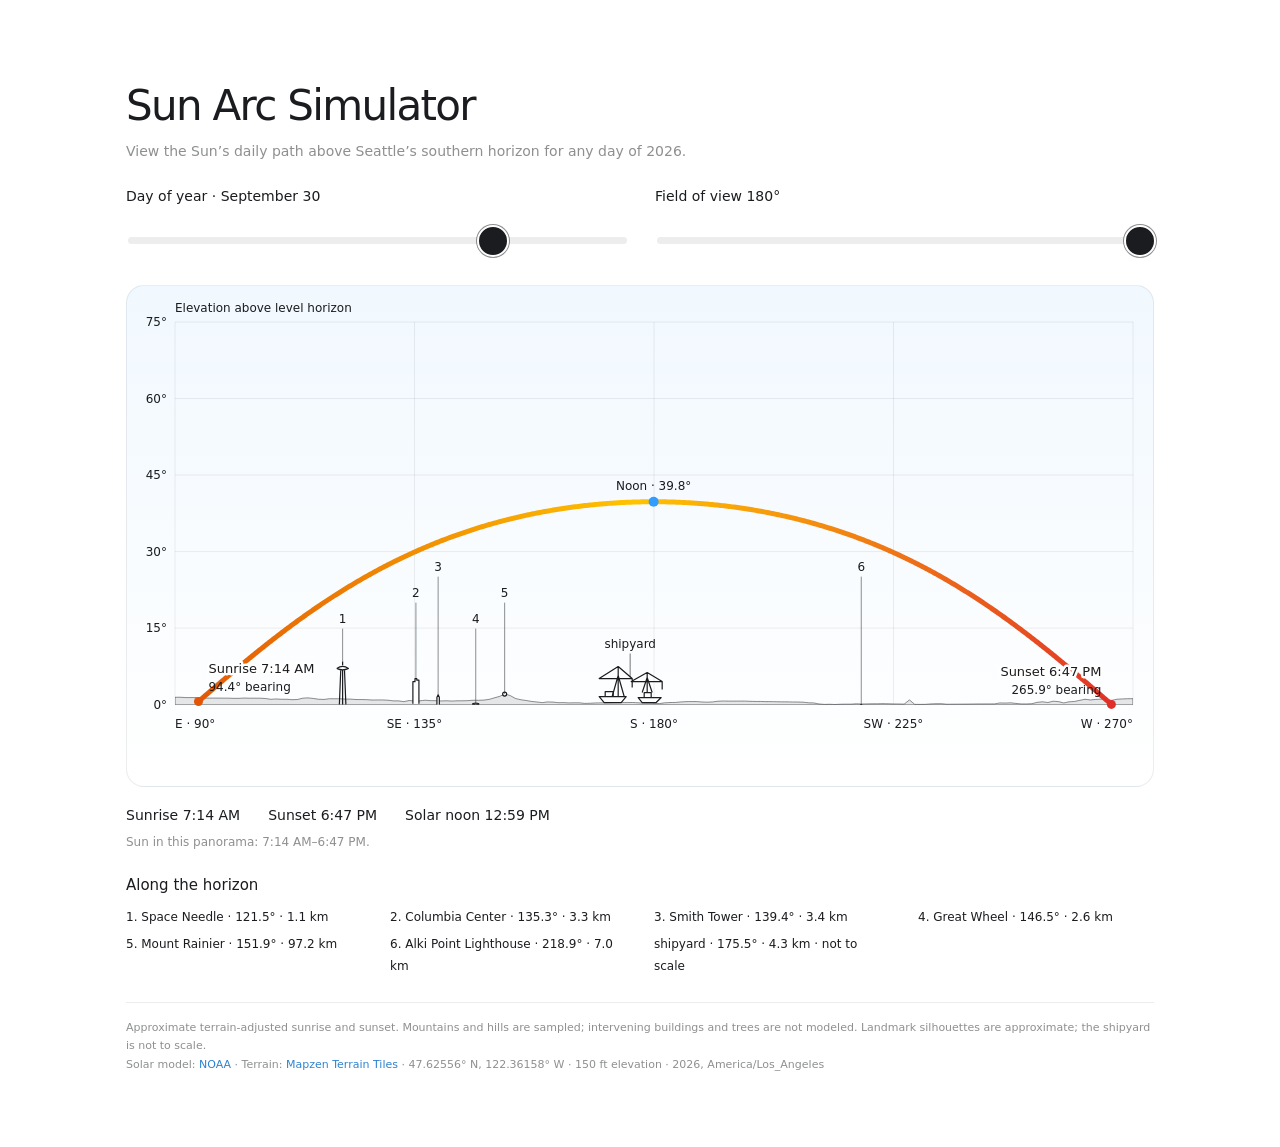
==== commit b4f062c0: "Refine sun arc styling, endpoint times, heading and slider handles" ====
--- a/spottysunlight/index.html
+++ b/spottysunlight/index.html
@@ -1,5 +1,5 @@
 <!doctype html>
-<html lang="en"><head><meta charset="utf-8"><meta name="viewport" content="width=device-width,initial-scale=1"><title>Seattle · A year of sunlight</title><style>:root {
+<html lang="en"><head><meta charset="utf-8"><meta name="viewport" content="width=device-width,initial-scale=1"><title>Sun Arc Simulator</title><style>:root {
   color-scheme: light dark;
   background-color: var(
     --background,
@@ -1240,14 +1240,14 @@
 
 body{margin:0;padding:0;background:var(--background);color:var(--foreground)}
 </style></head><body><div id="south-sun">
-<div class="sun-eyebrow">SEATTLE · LOOKING SOUTH</div><h1>A year of sunlight</h1><p class="sun-subtitle">The sun, the skyline, and the view from your apartment.</p><div class="sun-small">South-facing panorama · <span id="sun-fov-title">180°</span> · true bearings</div>
-<div id="sun-preview-note" role="status" style="margin:18px 0;padding:14px;background:var(--card);border-radius:10px;font-size:14px">This viewer is showing a static preview. For working sliders, open this HTML file in a web browser on a computer, or use a hosted webpage on your phone.</div><div class="viz-controls sun-controls"><label class="form-label" for="sun-day">Day of year <span id="sun-date" class="tabular-nums"> · September 30</span><input id="sun-day" class="form-range" type="range" min="1" max="365" value="273" disabled></label><label class="form-label" for="sun-fov">Field of view <span id="sun-fov-value" class="tabular-nums">180°</span><input id="sun-fov" class="form-range" type="range" min="90" max="180" step="1" value="180" disabled></label></div>
-<div class="viz-row text-small"><span>47.62556° N, 122.36158° W · 150 ft above sea level</span><span>2026 · Seattle local time</span></div>
-<div class="sun-sky"><svg id="sun-plot" role="img" aria-label="Sun path above the terrain, looking east through south to west" style="width:100%;display:block" viewBox="0 0 1000 480"><title>Daily sun path, terrain horizon, and landmark bearings</title><desc>View is centered on south; the field of view slider changes its width. Solid sun path is above the terrain; dashed sections are obscured. Landmark outlines show approximate apparent heights and widths. Numbers identify landmarks in the list. Shipyard cranes and ships are schematic and not to scale. Intervening buildings are not modeled.</desc><line class="grid" x1="44" x2="984" y1="398" y2="398"/><text x="36" y="402" text-anchor="end">0°</text><line class="grid" x1="44" x2="984" y1="323.2" y2="323.2"/><text x="36" y="327.2" text-anchor="end">15°</text><line class="grid" x1="44" x2="984" y1="248.4" y2="248.4"/><text x="36" y="252.4" text-anchor="end">30°</text><line class="grid" x1="44" x2="984" y1="173.6" y2="173.6"/><text x="36" y="177.6" text-anchor="end">45°</text><line class="grid" x1="44" x2="984" y1="98.80000000000001" y2="98.80000000000001"/><text x="36" y="102.80000000000001" text-anchor="end">60°</text><line class="grid" x1="44" x2="984" y1="24" y2="24"/><text x="36" y="28" text-anchor="end">75°</text><line class="grid" x1="44" x2="44" y1="24" y2="398"/><text x="44" y="421" text-anchor="start">E · 90°</text><line class="grid" x1="279" x2="279" y1="24" y2="398"/><text x="279" y="421" text-anchor="middle">SE · 135°</text><line class="grid" x1="514" x2="514" y1="24" y2="398"/><text x="514" y="421" text-anchor="middle">S · 180°</text><line class="grid" x1="749" x2="749" y1="24" y2="398"/><text x="749" y="421" text-anchor="middle">SW · 225°</text><line class="grid" x1="984" x2="984" y1="24" y2="398"/><text x="984" y="421" text-anchor="end">W · 270°</text><defs><clipPath id="sun-scene-clip"><rect x="44" y="24" width="940" height="374"/></clipPath></defs><g clip-path="url(#sun-scene-clip)"><path class="terrain" d="M44,398L44,390.79426666666666L46.611111111111114,390.79426666666666L49.22222222222222,390.79426666666666L51.833333333333336,390.9563333333333L54.44444444444444,391.1184L57.05555555555556,391.1184L59.666666666666664,391.1184L62.27777777777778,391.1184L64.88888888888889,391.1184L67.5,391.3627466666667L70.11111111111111,391.60709333333335L72.72222222222223,391.60709333333335L75.33333333333333,391.60709333333335L77.94444444444444,391.60709333333335L80.55555555555556,391.60709333333335L83.16666666666666,391.60709333333335L85.77777777777777,391.60709333333335L88.38888888888889,391.63452L91,391.66194666666667L93.61111111111111,391.66194666666667L96.22222222222223,391.66194666666667L98.83333333333334,391.75918666666666L101.44444444444444,391.85642666666666L104.05555555555554,391.85642666666666L106.66666666666666,391.85642666666666L109.27777777777779,391.71181333333334L111.88888888888889,391.5672L114.5,391.63950666666665L117.11111111111111,391.71181333333334L119.72222222222223,391.71181333333334L122.33333333333333,391.71181333333334L124.94444444444444,391.71181333333334L127.55555555555556,391.71181333333334L130.16666666666666,391.85642666666666L132.77777777777777,392.00104L135.38888888888889,392.39249333333333L138,392.7839466666667L140.6111111111111,392.62936L143.22222222222223,392.47477333333336L145.83333333333334,392.6193866666667L148.44444444444446,392.764L151.05555555555554,392.764L153.66666666666669,392.764L156.27777777777777,392.96596L158.88888888888889,393.16792L161.5,393.07317333333333L164.1111111111111,392.9784266666667L166.72222222222223,392.34262666666666L169.33333333333331,391.70682666666664L171.94444444444443,391.54725333333334L174.55555555555557,391.38768L177.16666666666666,391.68688L179.77777777777777,391.98608L182.38888888888889,392.3575866666667L185,392.7290933333333L187.61111111111111,392.82134666666667L190.22222222222223,392.9136L192.83333333333331,392.57949333333335L195.44444444444446,392.24538666666666L198.05555555555554,392.24538666666666L200.66666666666666,392.24538666666666L203.2777777777778,392.24538666666666L205.88888888888889,392.24538666666666L208.5,392.41493333333335L211.11111111111111,392.58448L213.72222222222223,392.58448L216.33333333333331,392.58448L218.94444444444446,392.80888L221.55555555555554,393.03328L224.16666666666669,393.03328L226.77777777777777,393.03328L229.38888888888889,393.0806533333333L232,393.12802666666664L234.61111111111111,393.3050533333333L237.2222222222222,393.48208L239.83333333333334,393.44966666666664L242.44444444444446,393.41725333333335L245.05555555555554,393.41725333333335L247.66666666666669,393.41725333333335L250.27777777777777,393.53942666666666L252.88888888888889,393.6616L255.5,393.99570666666665L258.1111111111111,394.32981333333333L260.72222222222223,394.32981333333333L263.33333333333337,394.32981333333333L265.94444444444446,394.70132L268.55555555555554,395.0728266666667L271.16666666666663,394.52429333333333L273.77777777777777,393.97576L276.3888888888889,394.16026666666664L279,394.3447733333333L281.6111111111111,394.32233333333335L284.2222222222222,394.29989333333333L286.83333333333337,393.99321333333336L289.44444444444446,393.68653333333333L292.05555555555554,393.89098666666666L294.66666666666663,394.09544L297.27777777777777,394.10541333333333L299.88888888888886,394.11538666666667L302.5,394.26748L305.11111111111114,394.41957333333335L307.72222222222223,394.31734666666665L310.3333333333333,394.21512L312.9444444444444,394.35724L315.55555555555554,394.49936L318.1666666666667,394.38466666666665L320.77777777777777,394.2699733333333L323.3888888888889,394.26L326,394.25002666666666L328.6111111111111,394.1852L331.22222222222223,394.1203733333333L333.83333333333337,393.9184133333333L336.44444444444446,393.71645333333333L339.05555555555554,393.73889333333335L341.66666666666663,393.7613333333333L344.27777777777777,393.6616L346.8888888888889,393.5618666666667L349.5,393.22277333333335L352.1111111111111,392.88368L354.72222222222223,392.13568L357.3333333333333,391.38768L359.94444444444446,390.65464L362.5555555555556,389.9216L365.1666666666667,388.7148266666667L367.77777777777777,387.50805333333335L370.38888888888886,388.3607733333333L373,389.2134933333333L375.61111111111114,390.62472L378.22222222222223,392.0359466666667L380.8333333333333,392.63933333333335L383.44444444444446,393.24272L386.05555555555554,393.60924L388.66666666666663,393.97576L391.27777777777777,394.42705333333333L393.8888888888889,394.8783466666667L396.5,395.14264000000003L399.1111111111111,395.4069333333333L401.72222222222223,395.73605333333336L404.33333333333337,396.06517333333335L406.94444444444446,395.70862666666665L409.55555555555554,395.35208L412.1666666666667,395.4368533333333L414.77777777777777,395.5216266666667L417.38888888888886,395.81085333333334L420,396.10008L422.61111111111114,396.06766666666664L425.22222222222223,396.03525333333334L427.8333333333333,396.17986666666667L430.4444444444444,396.32448L433.05555555555554,396.2621466666667L435.6666666666667,396.19981333333334L438.27777777777777,396.21726666666666L440.8888888888889,396.23472L443.5,396.5239466666667L446.1111111111111,396.81317333333334L448.72222222222223,396.73338666666666L451.33333333333337,396.6536L453.94444444444446,396.51148L456.55555555555554,396.36936L459.16666666666663,396.317L461.77777777777777,396.26464L464.3888888888889,396.2322266666667L467,396.19981333333334L469.6111111111111,396.15493333333336L472.22222222222223,396.1100533333333L474.8333333333333,396.0751466666667L477.44444444444446,396.04024L480.0555555555556,396.03525333333334L482.6666666666667,396.03026666666665L485.27777777777777,396.00034666666664L487.88888888888886,395.97042666666664L490.5,395.9479866666667L493.11111111111114,395.92554666666666L495.72222222222223,396.05769333333336L498.3333333333333,396.18984L500.94444444444446,396.35190666666665L503.55555555555554,396.51397333333335L506.16666666666663,396.51896L508.77777777777777,396.5239466666667L511.3888888888889,396.5962533333333L514,396.66856L516.6111111111111,396.83561333333336L519.2222222222222,397.00266666666664L521.8333333333333,396.61370666666664L524.4444444444443,396.22474666666665L527.0555555555554,396.0926L529.6666666666667,395.96045333333336L532.2777777777778,395.9180666666667L534.8888888888889,395.87568L537.5,395.63632L540.1111111111111,395.39696L542.7222222222222,395.23489333333333L545.3333333333333,395.0728266666667L547.9444444444443,395.0454L550.5555555555555,395.0179733333333L553.1666666666666,395.0179733333333L555.7777777777777,395.0179733333333L558.3888888888889,395.2074666666667L561,395.39696L563.6111111111112,395.50168L566.2222222222223,395.6064L568.8333333333334,395.48173333333335L571.4444444444445,395.35706666666664L574.0555555555555,395.0179733333333L576.6666666666666,394.67888L579.2777777777777,394.57416L581.8888888888888,394.46944L584.5,394.51182666666665L587.1111111111111,394.55421333333334L589.7222222222223,394.5592L592.3333333333334,394.56418666666667L594.9444444444445,394.55172L597.5555555555555,394.5392533333333L600.1666666666666,394.5317733333333L602.7777777777778,394.52429333333333L605.3888888888889,394.6290133333333L608,394.7337333333333L610.6111111111111,394.8110266666667L613.2222222222222,394.88832L615.8333333333333,394.88832L618.4444444444445,394.88832L621.0555555555555,394.9706L623.6666666666667,395.05288L626.2777777777778,395.06036L628.8888888888889,395.06784L631.5,395.12518666666665L634.1111111111111,395.1825333333333L636.7222222222222,395.22741333333335L639.3333333333333,395.2722933333333L641.9444444444445,395.2797733333333L644.5555555555555,395.28725333333335L647.1666666666667,395.34958666666665L649.7777777777778,395.41192L652.3888888888889,395.42688L655,395.44184L657.6111111111111,395.52412L660.2222222222222,395.6064L662.8333333333334,395.90310666666664L665.4444444444445,396.19981333333334L668.0555555555555,396.27212L670.6666666666666,396.34442666666666L673.2777777777777,396.84808L675.8888888888889,397.35173333333336L678.5,397.56117333333333L681.1111111111112,397.77061333333336L683.7222222222223,397.71576L686.3333333333334,397.6609066666667L688.9444444444445,397.76562666666666L691.5555555555555,397.87034666666665L694.1666666666666,397.7506666666667L696.7777777777777,397.6309866666667L699.3888888888888,397.57862666666665L702,397.5262666666667L704.6111111111111,397.5312533333333L707.2222222222223,397.53624L709.8333333333334,397.3617066666667L712.4444444444445,397.1871733333333L715.0555555555555,397.2769333333333L717.6666666666666,397.36669333333333L720.2777777777778,397.31682666666666L722.8888888888889,397.26696L725.5,397.22208L728.1111111111111,397.1772L730.7222222222222,397.16972L733.3333333333333,397.16224L735.9444444444445,397.09990666666664L738.5555555555555,397.03757333333334L741.1666666666667,397.10489333333334L743.7777777777778,397.17221333333333L746.3888888888889,397.2420266666667L749,397.31184L751.6111111111111,397.3392666666667L754.2222222222222,397.36669333333333L756.8333333333333,397.43152L759.4444444444445,397.4963466666667L762.0555555555555,395.44433333333336L764.6666666666667,393.39232L767.2777777777778,395.57398666666666L769.8888888888889,397.7556533333333L772.5,397.7631333333333L775.1111111111111,397.77061333333336L777.7222222222222,397.74069333333335L780.3333333333334,397.71077333333335L782.9444444444445,397.51130666666666L785.5555555555555,397.31184L788.1666666666666,397.21210666666667L790.7777777777777,397.1123733333333L793.3888888888889,397.09990666666664L796,397.08744L798.6111111111112,397.35422666666665L801.2222222222223,397.62101333333334L803.8333333333334,397.59608L806.4444444444445,397.57114666666666L809.0555555555555,397.54870666666665L811.6666666666666,397.5262666666667L814.2777777777777,397.51629333333335L816.8888888888888,397.50632L819.5,397.48637333333335L822.1111111111111,397.4664266666667L824.7222222222223,397.42653333333334L827.3333333333334,397.38664L829.9444444444445,397.3442533333333L832.5555555555555,397.3018666666667L835.1666666666666,397.31184L837.7777777777778,397.32181333333335L840.3888888888889,397.30934666666667L843,397.29688L845.6111111111111,397.2894L848.2222222222222,397.28192L850.8333333333333,396.81068L853.4444444444445,396.33944L856.0555555555555,396.4017733333333L858.6666666666667,396.4641066666667L861.2777777777778,396.35190666666665L863.8888888888889,396.2397066666667L866.5,396.5239466666667L869.1111111111111,396.80818666666664L871.7222222222222,397.05752L874.3333333333333,397.3068533333333L876.9444444444445,397.31184L879.5555555555555,397.31682666666666L882.1666666666667,397.20712L884.7777777777778,397.09741333333335L887.3888888888889,396.43668L890,395.77594666666664L892.6111111111111,395.4991866666667L895.2222222222222,395.22242666666665L897.8333333333334,395.58146666666664L900.4444444444445,395.9405066666667L903.0555555555555,395.29224L905.6666666666666,394.64397333333335L908.2777777777777,394.8534133333333L910.8888888888889,395.06285333333335L913.5,395.70862666666665L916.1111111111112,396.3544L918.7222222222223,395.7834266666667L921.3333333333334,395.2124533333333L923.9444444444445,395.06534666666664L926.5555555555555,394.91824L929.1666666666666,394.34976L931.7777777777777,393.78128L934.3888888888888,393.2676533333333L937,392.7540266666667L939.6111111111111,393.09062666666665L942.2222222222223,393.4272266666667L944.8333333333334,393.17041333333333L947.4444444444445,392.9136L950.0555555555555,392.7465466666667L952.6666666666666,392.57949333333335L955.2777777777778,392.82134666666667L957.8888888888889,393.0632L960.5,393.43470666666667L963.1111111111111,393.80621333333335L965.7222222222222,393.25768L968.3333333333333,392.70914666666664L970.9444444444445,392.57450666666665L973.5555555555555,392.43986666666666L976.1666666666667,392.33016L978.7777777777778,392.22045333333335L981.3888888888889,392.18804L984,392.15562666666665L984,398Z"/><g fill="var(--background)" stroke="var(--foreground)" stroke-width="1.2" stroke-linejoin="round"><title>Space Needle: 121.5° bearing; approximate outline</title><path d="M208.46344444444443,355.81941916951985L208.46344444444443,359.61567144426306M202.7540022785493,362.56831210239665Q208.46344444444443,358.77205982765344 214.17288661033956,362.56831210239665Q208.46344444444443,365.52095276053024 202.7540022785493,362.56831210239665M206.63642295135799,363.83372952731105L205.26615683154316,398M210.29046593753088,363.83372952731105L211.6607320573457,398M208.46344444444443,364.25553533561583L208.46344444444443,398"/></g><path d="M208.46344444444443,355.81941916951985L208.46344444444443,322" fill="none" stroke="var(--muted-foreground)" stroke-width="1"/><text x="208.46344444444443" y="316" text-anchor="middle">1</text><g fill="var(--background)" stroke="var(--foreground)" stroke-width="1.2" stroke-linejoin="round"><title>Columbia Center: 135.3° bearing; approximate outline</title><path d="M277.4180942702619,397.1940949118849V375.59850892875045H279.48683939218967V372.65365629468664H281.2600494966992V374.1260826117185H283.32879461862694V397.1940949118849"/></g><path d="M280.37344444444443,372.65365629468664L280.37344444444443,296" fill="none" stroke="var(--muted-foreground)" stroke-width="1"/><text x="280.37344444444443" y="290" text-anchor="middle">2</text><g fill="var(--background)" stroke="var(--foreground)" stroke-width="1.2" stroke-linejoin="round"><title>Smith Tower: 139.4° bearing; approximate outline</title><path d="M300.9985927681914,398V390.76470699138247L302.1762222222222,388.35294265517666L303.353851676253,390.76470699138247V398"/></g><path d="M302.1762222222222,388.35294265517666L302.1762222222222,270" fill="none" stroke="var(--muted-foreground)" stroke-width="1"/><text x="302.1762222222222" y="264" text-anchor="middle">3</text><g fill="var(--background)" stroke="var(--foreground)" stroke-width="1.2" stroke-linejoin="round"><title>Great Wheel: 146.5° bearing; approximate outline</title><ellipse cx="339.0868888888889" cy="397.3903197504866" rx="3.078322617992345" ry="1"/><path d="M337.2398953180935,398L339.0868888888889,397.3903197504866L340.9338824596843,398M336.00856627089655,397.3903197504866H342.16521150688123M339.0868888888889,396.7806395009732V398"/></g><path d="M339.0868888888889,396.7806395009732L339.0868888888889,322" fill="none" stroke="var(--muted-foreground)" stroke-width="1"/><text x="339.0868888888889" y="316" text-anchor="middle">4</text><g fill="var(--background)" stroke="var(--foreground)" stroke-width="1.2" stroke-linejoin="round"><title>Mount Rainier: 151.9° bearing; approximate outline</title><circle cx="367.4487777777779" cy="387.6601067733333" r="2"/></g><path d="M367.4487777777779,387.6601067733333L367.4487777777779,296" fill="none" stroke="var(--muted-foreground)" stroke-width="1"/><text x="367.4487777777779" y="290" text-anchor="middle">5</text><g fill="var(--background)" stroke="var(--foreground)" stroke-width="1.2" stroke-linejoin="round"><title>Alki Point Lighthouse: 218.9° bearing; approximate outline</title><path d="M716.3742222222222,398V398L717.3742222222222,398L718.3742222222222,398V398"/></g><path d="M717.3742222222222,398L717.3742222222222,270" fill="none" stroke="var(--muted-foreground)" stroke-width="1"/><text x="717.3742222222222" y="264" text-anchor="middle">6</text><g transform="translate(490.6295220482876,395.9468735486721)" fill="var(--background)" stroke="var(--foreground)" stroke-width="1.2" stroke-linejoin="round"><title>shipyard, 175.5°; cranes and ships are not to scale</title><path d="M-31,-6H-4L-9,0H-26Z M8,-5H31L26,0H12Z M-25,-6V-11H-17V-6 M14,-5V-10H21V-5"/><path fill="none" d="M-12,-6V-36L-31,-24H2M-12,-36L2,-24V-15 M-18,-6L-12,-27L-6,-6 M17,-10V-30L1,-21H32M17,-30L32,-21V-13 M12,-10L17,-25L22,-10"/><path d="M0,-25V-49" fill="none" stroke="var(--muted-foreground)"/><text x="0" y="-55" text-anchor="middle" stroke="none">shipyard</text></g><path class="arc" d="M67.04,394.91 L68.00,394.07 L68.97,393.24 L69.94,392.40 L70.91,391.56 L71.87,390.73 L72.84,389.89 L73.81,389.06 L74.78,388.22 L75.75,387.39 L76.72,386.55 L77.69,385.72 L78.66,384.88 L79.63,384.05 L80.60,383.22 L81.57,382.38 L82.54,381.55 L83.51,380.72 L84.49,379.89 L85.46,379.06 L86.43,378.22 L87.41,377.39 L88.38,376.56 L89.36,375.73 L90.34,374.90 L91.31,374.07 L92.29,373.25 L93.27,372.42 L94.25,371.59 L95.23,370.76 L96.21,369.94 L97.19,369.11 L98.17,368.28 L99.15,367.46 L100.14,366.63 L101.12,365.81 L102.11,364.98 L103.09,364.16 L104.08,363.34 L105.07,362.52 L106.05,361.69 L107.04,360.87 L108.03,360.05 L109.02,359.23 L110.02,358.41 L111.01,357.60 L112.00,356.78 L113.00,355.96 L113.99,355.14 L114.99,354.33 L115.99,353.51 L116.99,352.70 L117.99,351.88 L118.99,351.07 L119.99,350.26 L121.00,349.44 L122.00,348.63 L123.01,347.82 L124.01,347.01 L125.02,346.20 L126.03,345.39 L127.04,344.59 L128.05,343.78 L129.07,342.97 L130.08,342.17 L131.10,341.36 L132.11,340.56 L133.13,339.76 L134.15,338.96 L135.17,338.15 L136.19,337.35 L137.22,336.55 L138.24,335.76 L139.27,334.96 L140.30,334.16 L141.33,333.37 L142.36,332.57 L143.39,331.78 L144.43,330.98 L145.46,330.19 L146.50,329.40 L147.54,328.61 L148.58,327.82 L149.62,327.03 L150.66,326.25 L151.71,325.46 L152.76,324.68 L153.80,323.89 L154.86,323.11 L155.91,322.33 L156.96,321.55 L158.02,320.77 L159.07,319.99 L160.13,319.21 L161.19,318.44 L162.26,317.66 L163.32,316.89 L164.39,316.11 L165.45,315.34 L166.52,314.57 L167.60,313.80 L168.67,313.03 L169.75,312.27 L170.82,311.50 L171.90,310.74 L172.99,309.97 L174.07,309.21 L175.15,308.45 L176.24,307.69 L177.33,306.93 L178.42,306.18 L179.52,305.42 L180.61,304.67 L181.71,303.92 L182.81,303.16 L183.91,302.41 L185.02,301.67 L186.13,300.92 L187.24,300.17 L188.35,299.43 L189.46,298.69 L190.58,297.95 L191.69,297.21 L192.81,296.47 L193.94,295.73 L195.06,295.00 L196.19,294.26 L197.32,293.53 L198.45,292.80 L199.58,292.07 L200.72,291.34 L201.86,290.62 L203.00,289.89 L204.15,289.17 L205.29,288.45 L206.44,287.73 L207.59,287.01 L208.75,286.30 L209.90,285.58 L211.06,284.87 L212.23,284.16 L213.39,283.45 L214.56,282.74 L215.73,282.04 L216.90,281.33 L218.07,280.63 L219.25,279.93 L220.43,279.23 L221.61,278.54 L222.80,277.84 L223.99,277.15 L225.18,276.46 L226.37,275.77 L227.57,275.08 L228.77,274.40 L229.97,273.71 L231.18,273.03 L232.39,272.35 L233.60,271.68 L234.81,271.00 L236.03,270.33 L237.25,269.66 L238.47,268.99 L239.69,268.32 L240.92,267.66 L242.15,266.99 L243.39,266.33 L244.62,265.67 L245.86,265.02 L247.11,264.36 L248.35,263.71 L249.60,263.06 L250.86,262.42 L252.11,261.77 L253.37,261.13 L254.63,260.49 L255.89,259.85 L257.16,259.21 L258.43,258.58 L259.71,257.95 L260.98,257.32 L262.26,256.69 L263.55,256.07 L264.83,255.45 L266.12,254.83 L267.42,254.21 L268.71,253.60 L270.01,252.98 L271.32,252.37 L272.62,251.77 L273.93,251.16 L275.24,250.56 L276.56,249.96 L277.88,249.37 L279.20,248.77 L280.53,248.18 L281.86,247.59 L283.19,247.01 L284.52,246.42 L285.86,245.84 L287.20,245.26 L288.55,244.69 L289.90,244.12 L291.25,243.55 L292.61,242.98 L293.97,242.42 L295.33,241.85 L296.69,241.30 L298.06,240.74 L299.44,240.19 L300.81,239.64 L302.19,239.09 L303.57,238.55 L304.96,238.01 L306.35,237.47 L307.74,236.93 L309.14,236.40 L310.54,235.87 L311.94,235.35 L313.35,234.83 L314.76,234.31 L316.17,233.79 L317.59,233.28 L319.01,232.77 L320.43,232.26 L321.86,231.76 L323.29,231.25 L324.73,230.76 L326.16,230.26 L327.61,229.77 L329.05,229.29 L330.50,228.80 L331.95,228.32 L333.40,227.84 L334.86,227.37 L336.32,226.90 L337.79,226.43 L339.26,225.97 L340.73,225.51 L342.20,225.05 L343.68,224.60 L345.16,224.15 L346.65,223.70 L348.14,223.26 L349.63,222.82 L351.12,222.38 L352.62,221.95 L354.12,221.52 L355.63,221.10 L357.14,220.67 L358.65,220.26 L360.16,219.84 L361.68,219.43 L363.20,219.03 L364.73,218.62 L366.26,218.23 L367.79,217.83 L369.32,217.44 L370.86,217.05 L372.40,216.67 L373.94,216.29 L375.49,215.91 L377.04,215.54 L378.59,215.17 L380.15,214.81 L381.71,214.45 L383.27,214.09 L384.83,213.74 L386.40,213.39 L387.97,213.05 L389.55,212.71 L391.12,212.37 L392.70,212.04 L394.29,211.71 L395.87,211.38 L397.46,211.06 L399.05,210.75 L400.64,210.44 L402.24,210.13 L403.84,209.83 L405.44,209.53 L407.05,209.23 L408.65,208.94 L410.26,208.66 L411.88,208.37 L413.49,208.10 L415.11,207.82 L416.73,207.55 L418.35,207.29 L419.98,207.03 L421.60,206.77 L423.23,206.52 L424.86,206.27 L426.50,206.03 L428.13,205.79 L429.77,205.56 L431.41,205.33 L433.06,205.10 L434.70,204.88 L436.35,204.66 L438.00,204.45 L439.65,204.24 L441.30,204.04 L442.96,203.84 L444.62,203.65 L446.27,203.46 L447.94,203.27 L449.60,203.09 L451.26,202.92 L452.93,202.74 L454.60,202.58 L456.26,202.42 L457.94,202.26 L459.61,202.11 L461.28,201.96 L462.96,201.81 L464.63,201.67 L466.31,201.54 L467.99,201.41 L469.67,201.29 L471.35,201.17 L473.04,201.05 L474.72,200.94 L476.40,200.83 L478.09,200.73 L479.78,200.63 L481.47,200.54 L483.16,200.45 L484.85,200.37 L486.54,200.29 L488.23,200.22 L489.92,200.15 L491.61,200.09 L493.31,200.03 L495.00,199.97 L496.69,199.92 L498.39,199.88 L500.08,199.84 L501.78,199.80 L503.48,199.77 L505.17,199.75 L506.87,199.73 L508.57,199.71 L510.26,199.70 L511.96,199.69 L513.66,199.69 L515.36,199.69 L517.05,199.70 L518.75,199.71 L520.45,199.73 L522.14,199.75 L523.84,199.78 L525.54,199.81 L527.23,199.85 L528.93,199.89 L530.62,199.93 L532.32,199.98 L534.01,200.04 L535.70,200.10 L537.40,200.16 L539.09,200.23 L540.78,200.31 L542.47,200.38 L544.16,200.47 L545.85,200.56 L547.54,200.65 L549.22,200.75 L550.91,200.85 L552.59,200.96 L554.28,201.07 L555.96,201.18 L557.64,201.31 L559.32,201.43 L561.00,201.56 L562.68,201.70 L564.36,201.84 L566.03,201.98 L567.70,202.13 L569.38,202.28 L571.05,202.44 L572.72,202.61 L574.38,202.77 L576.05,202.94 L577.71,203.12 L579.37,203.30 L581.03,203.49 L582.69,203.68 L584.35,203.87 L586.00,204.07 L587.66,204.28 L589.31,204.49 L590.96,204.70 L592.60,204.92 L594.25,205.14 L595.89,205.36 L597.53,205.59 L599.17,205.83 L600.81,206.07 L602.44,206.31 L604.07,206.56 L605.70,206.81 L607.33,207.07 L608.95,207.33 L610.57,207.60 L612.19,207.87 L613.81,208.14 L615.43,208.42 L617.04,208.70 L618.65,208.99 L620.25,209.28 L621.86,209.58 L623.46,209.88 L625.06,210.18 L626.65,210.49 L628.25,210.80 L629.84,211.12 L631.42,211.44 L633.01,211.76 L634.59,212.09 L636.17,212.43 L637.75,212.76 L639.32,213.10 L640.89,213.45 L642.46,213.80 L644.02,214.15 L645.58,214.51 L647.14,214.87 L648.70,215.23 L650.25,215.60 L651.80,215.98 L653.35,216.35 L654.89,216.73 L656.43,217.12 L657.96,217.51 L659.50,217.90 L661.03,218.29 L662.56,218.69 L664.08,219.10 L665.60,219.51 L667.12,219.92 L668.63,220.33 L670.14,220.75 L671.65,221.17 L673.15,221.60 L674.66,222.03 L676.15,222.46 L677.65,222.90 L679.14,223.34 L680.63,223.78 L682.11,224.23 L683.59,224.68 L685.07,225.13 L686.54,225.59 L688.01,226.05 L689.48,226.52 L690.95,226.98 L692.41,227.45 L693.86,227.93 L695.32,228.41 L696.77,228.89 L698.22,229.37 L699.66,229.86 L701.10,230.35 L702.54,230.85 L703.97,231.35 L705.40,231.85 L706.83,232.35 L708.25,232.86 L709.67,233.37 L711.08,233.89 L712.50,234.40 L713.91,234.92 L715.31,235.45 L716.71,235.97 L718.11,236.50 L719.51,237.04 L720.90,237.57 L722.29,238.11 L723.68,238.65 L725.06,239.20 L726.44,239.74 L727.81,240.29 L729.18,240.85 L730.55,241.40 L731.92,241.96 L733.28,242.52 L734.64,243.09 L735.99,243.66 L737.34,244.23 L738.69,244.80 L740.03,245.38 L741.38,245.96 L742.71,246.54 L744.05,247.12 L745.38,247.71 L746.71,248.30 L748.03,248.89 L749.35,249.48 L750.67,250.08 L751.99,250.68 L753.30,251.28 L754.61,251.89 L755.91,252.50 L757.21,253.11 L758.51,253.72 L759.81,254.34 L761.10,254.95 L762.39,255.57 L763.67,256.20 L764.95,256.82 L766.23,257.45 L767.51,258.08 L768.78,258.71 L770.05,259.35 L771.32,259.98 L772.58,260.62 L773.84,261.26 L775.10,261.91 L776.35,262.55 L777.61,263.20 L778.85,263.85 L780.10,264.50 L781.34,265.16 L782.58,265.82 L783.82,266.48 L785.05,267.14 L786.28,267.80 L787.51,268.47 L788.73,269.13 L789.95,269.80 L791.17,270.48 L792.39,271.15 L793.60,271.83 L794.81,272.50 L796.02,273.18 L797.22,273.87 L798.42,274.55 L799.62,275.24 L800.81,275.92 L802.01,276.61 L803.20,277.31 L804.38,278.00 L805.57,278.70 L806.75,279.39 L807.93,280.09 L809.11,280.79 L810.28,281.50 L811.45,282.20 L812.62,282.91 L813.78,283.62 L814.95,284.33 L816.11,285.04 L817.27,285.75 L818.42,286.47 L819.58,287.18 L820.73,287.90 L821.87,288.62 L823.02,289.34 L824.16,290.07 L825.30,290.79 L826.44,291.52 L827.58,292.25 L828.71,292.98 L829.84,293.71 L830.97,294.44 L832.09,295.18 L833.22,295.91 L834.34,296.65 L835.46,297.39 L836.57,298.13 L837.69,298.87 L838.80,299.62 L839.91,300.36 L841.02,301.11 L842.12,301.86 L843.23,302.61 L844.33,303.36 L845.43,304.11 L846.52,304.86 L847.62,305.62 L848.71,306.38 L849.80,307.13 L850.89,307.89 L851.98,308.65 L853.06,309.41 L854.14,310.18 L855.22,310.94 L856.30,311.71 L857.38,312.47 L858.45,313.24 L859.53,314.01 L860.60,314.78 L861.66,315.55 L862.73,316.33 L863.80,317.10 L864.86,317.87 L865.92,318.65 L866.98,319.43 L868.04,320.21 L869.09,320.99 L870.15,321.77 L871.20,322.55 L872.25,323.33 L873.30,324.12 L874.35,324.90 L875.39,325.69 L876.43,326.47 L877.48,327.26 L878.52,328.05 L879.56,328.84 L880.59,329.63 L881.63,330.43 L882.66,331.22 L883.70,332.01 L884.73,332.81 L885.76,333.60 L886.79,334.40 L887.81,335.20 L888.84,336.00 L889.86,336.80 L890.88,337.60 L891.90,338.40 L892.92,339.20 L893.94,340.01 L894.96,340.81 L895.97,341.62 L896.99,342.42 L898.00,343.23 L899.01,344.03 L900.02,344.84 L901.03,345.65 L902.04,346.46 L903.05,347.27 L904.05,348.08 L905.06,348.90 L906.06,349.71 L907.06,350.52 L908.06,351.34 L909.06,352.15 L910.06,352.97 L911.06,353.78 L912.05,354.60 L913.05,355.42 L914.04,356.24 L915.04,357.05 L916.03,357.87 L917.02,358.69 L918.01,359.51 L919.00,360.34 L919.99,361.16 L920.98,361.98 L921.96,362.80 L922.95,363.63 L923.93,364.45 L924.92,365.28 L925.90,366.10 L926.88,366.93 L927.86,367.75 L928.85,368.58 L929.83,369.41 L930.80,370.24 L931.78,371.06 L932.76,371.89 L933.74,372.72 L934.71,373.55 L935.69,374.38 L936.67,375.21 L937.64,376.04 L938.61,376.88 L939.59,377.71 L940.56,378.54 L941.53,379.37 L942.50,380.21 L943.48,381.04 L944.45,381.87 L945.42,382.71 L946.39,383.54 L947.35,384.38 L948.32,385.21 L949.29,386.05 L950.26,386.88 L951.23,387.72 L952.19,388.56 L953.16,389.39 L954.13,390.23 L955.09,391.07 L956.06,391.91 L957.02,392.74 L957.99,393.58 L958.95,394.42 L959.92,395.26 L960.88,396.10 L961.85,396.94 L962.81,397.78"/><path class="under" d="M64.14,397.42 L65.11,396.58 L66.07,395.75"/><circle cx="513.6580303824196" cy="199.68967048012112" r="5" fill="var(--viz-series-1)"/><text x="513.6580303824196" y="187.68967048012112" text-anchor="middle">Noon · 39.8°</text></g><path d="M67.03785267664236,394.9097880306371L67.03785267664236,403" stroke="var(--viz-series-1)" stroke-width="1.2" fill="none" stroke-dasharray="3 3"/><circle cx="67.03785267664236" cy="394.9097880306371" r="3.5" fill="var(--viz-series-1)"/><text class="event-label" x="52" y="444" text-anchor="start">Sunrise · 7:14 AM</text><text x="52" y="462" text-anchor="start">94.4° bearing</text><path d="M962.8106352355846,397.7765123915124L962.8106352355846,403" stroke="var(--viz-series-1)" stroke-width="1.2" fill="none" stroke-dasharray="3 3"/><circle cx="962.8106352355846" cy="397.7765123915124" r="3.5" fill="var(--viz-series-1)"/><text class="event-label" x="976" y="444" text-anchor="end">Sunset · 6:47 PM</text><text x="976" y="462" text-anchor="end">265.9° bearing</text><text x="44" y="14">Elevation above level horizon</text></svg></div>
+<h1>Sun Arc Simulator</h1><p class="sun-subtitle">View the Sun’s daily path above Seattle’s southern horizon for any day of 2026.</p>
+<div id="sun-preview-note" role="status" style="margin:18px 0;padding:14px;background:var(--card);border-radius:10px;font-size:14px">This viewer is showing a static preview. For working sliders, open this HTML file in a web browser on a computer, or use a hosted webpage on your phone.</div><div class="viz-controls sun-controls"><label class="form-label" for="sun-day">Day of year <span id="sun-date" class="tabular-nums"> · September 30</span><input id="sun-day" class="sun-slider" type="range" min="1" max="365" value="273" disabled></label><label class="form-label" for="sun-fov">Field of view <span id="sun-fov-value" class="tabular-nums">180°</span><input id="sun-fov" class="sun-slider" type="range" min="90" max="180" step="1" value="180" disabled></label></div>
+
+<div class="sun-sky"><svg id="sun-plot" role="img" aria-label="Sun path above the terrain, looking east through south to west" style="width:100%;display:block" viewBox="0 0 1000 480"><title>Daily sun path, terrain horizon, and landmark bearings</title><desc>View is centered on south; the field of view slider changes its width. Solid sun path is above the terrain; dashed sections are obscured. Landmark outlines show approximate apparent heights and widths. Numbers identify landmarks in the list. Shipyard cranes and ships are schematic and not to scale. Intervening buildings are not modeled.</desc><line class="grid" x1="44" x2="984" y1="398" y2="398"/><text x="36" y="402" text-anchor="end">0°</text><line class="grid" x1="44" x2="984" y1="323.2" y2="323.2"/><text x="36" y="327.2" text-anchor="end">15°</text><line class="grid" x1="44" x2="984" y1="248.4" y2="248.4"/><text x="36" y="252.4" text-anchor="end">30°</text><line class="grid" x1="44" x2="984" y1="173.6" y2="173.6"/><text x="36" y="177.6" text-anchor="end">45°</text><line class="grid" x1="44" x2="984" y1="98.80000000000001" y2="98.80000000000001"/><text x="36" y="102.80000000000001" text-anchor="end">60°</text><line class="grid" x1="44" x2="984" y1="24" y2="24"/><text x="36" y="28" text-anchor="end">75°</text><line class="grid" x1="44" x2="44" y1="24" y2="398"/><text x="44" y="421" text-anchor="start">E · 90°</text><line class="grid" x1="279" x2="279" y1="24" y2="398"/><text x="279" y="421" text-anchor="middle">SE · 135°</text><line class="grid" x1="514" x2="514" y1="24" y2="398"/><text x="514" y="421" text-anchor="middle">S · 180°</text><line class="grid" x1="749" x2="749" y1="24" y2="398"/><text x="749" y="421" text-anchor="middle">SW · 225°</text><line class="grid" x1="984" x2="984" y1="24" y2="398"/><text x="984" y="421" text-anchor="end">W · 270°</text><defs><linearGradient id="sun-arc-gradient" gradientUnits="userSpaceOnUse" x1="44" y1="0" x2="984" y2="0"><stop offset="0%" stop-color="var(--orange)"/><stop offset="48%" stop-color="var(--yellow)"/><stop offset="100%" stop-color="var(--red)"/></linearGradient><clipPath id="sun-scene-clip"><rect x="44" y="24" width="940" height="374"/></clipPath></defs><g clip-path="url(#sun-scene-clip)"><path class="terrain" d="M44,398L44,390.79426666666666L46.611111111111114,390.79426666666666L49.22222222222222,390.79426666666666L51.833333333333336,390.9563333333333L54.44444444444444,391.1184L57.05555555555556,391.1184L59.666666666666664,391.1184L62.27777777777778,391.1184L64.88888888888889,391.1184L67.5,391.3627466666667L70.11111111111111,391.60709333333335L72.72222222222223,391.60709333333335L75.33333333333333,391.60709333333335L77.94444444444444,391.60709333333335L80.55555555555556,391.60709333333335L83.16666666666666,391.60709333333335L85.77777777777777,391.60709333333335L88.38888888888889,391.63452L91,391.66194666666667L93.61111111111111,391.66194666666667L96.22222222222223,391.66194666666667L98.83333333333334,391.75918666666666L101.44444444444444,391.85642666666666L104.05555555555554,391.85642666666666L106.66666666666666,391.85642666666666L109.27777777777779,391.71181333333334L111.88888888888889,391.5672L114.5,391.63950666666665L117.11111111111111,391.71181333333334L119.72222222222223,391.71181333333334L122.33333333333333,391.71181333333334L124.94444444444444,391.71181333333334L127.55555555555556,391.71181333333334L130.16666666666666,391.85642666666666L132.77777777777777,392.00104L135.38888888888889,392.39249333333333L138,392.7839466666667L140.6111111111111,392.62936L143.22222222222223,392.47477333333336L145.83333333333334,392.6193866666667L148.44444444444446,392.764L151.05555555555554,392.764L153.66666666666669,392.764L156.27777777777777,392.96596L158.88888888888889,393.16792L161.5,393.07317333333333L164.1111111111111,392.9784266666667L166.72222222222223,392.34262666666666L169.33333333333331,391.70682666666664L171.94444444444443,391.54725333333334L174.55555555555557,391.38768L177.16666666666666,391.68688L179.77777777777777,391.98608L182.38888888888889,392.3575866666667L185,392.7290933333333L187.61111111111111,392.82134666666667L190.22222222222223,392.9136L192.83333333333331,392.57949333333335L195.44444444444446,392.24538666666666L198.05555555555554,392.24538666666666L200.66666666666666,392.24538666666666L203.2777777777778,392.24538666666666L205.88888888888889,392.24538666666666L208.5,392.41493333333335L211.11111111111111,392.58448L213.72222222222223,392.58448L216.33333333333331,392.58448L218.94444444444446,392.80888L221.55555555555554,393.03328L224.16666666666669,393.03328L226.77777777777777,393.03328L229.38888888888889,393.0806533333333L232,393.12802666666664L234.61111111111111,393.3050533333333L237.2222222222222,393.48208L239.83333333333334,393.44966666666664L242.44444444444446,393.41725333333335L245.05555555555554,393.41725333333335L247.66666666666669,393.41725333333335L250.27777777777777,393.53942666666666L252.88888888888889,393.6616L255.5,393.99570666666665L258.1111111111111,394.32981333333333L260.72222222222223,394.32981333333333L263.33333333333337,394.32981333333333L265.94444444444446,394.70132L268.55555555555554,395.0728266666667L271.16666666666663,394.52429333333333L273.77777777777777,393.97576L276.3888888888889,394.16026666666664L279,394.3447733333333L281.6111111111111,394.32233333333335L284.2222222222222,394.29989333333333L286.83333333333337,393.99321333333336L289.44444444444446,393.68653333333333L292.05555555555554,393.89098666666666L294.66666666666663,394.09544L297.27777777777777,394.10541333333333L299.88888888888886,394.11538666666667L302.5,394.26748L305.11111111111114,394.41957333333335L307.72222222222223,394.31734666666665L310.3333333333333,394.21512L312.9444444444444,394.35724L315.55555555555554,394.49936L318.1666666666667,394.38466666666665L320.77777777777777,394.2699733333333L323.3888888888889,394.26L326,394.25002666666666L328.6111111111111,394.1852L331.22222222222223,394.1203733333333L333.83333333333337,393.9184133333333L336.44444444444446,393.71645333333333L339.05555555555554,393.73889333333335L341.66666666666663,393.7613333333333L344.27777777777777,393.6616L346.8888888888889,393.5618666666667L349.5,393.22277333333335L352.1111111111111,392.88368L354.72222222222223,392.13568L357.3333333333333,391.38768L359.94444444444446,390.65464L362.5555555555556,389.9216L365.1666666666667,388.7148266666667L367.77777777777777,387.50805333333335L370.38888888888886,388.3607733333333L373,389.2134933333333L375.61111111111114,390.62472L378.22222222222223,392.0359466666667L380.8333333333333,392.63933333333335L383.44444444444446,393.24272L386.05555555555554,393.60924L388.66666666666663,393.97576L391.27777777777777,394.42705333333333L393.8888888888889,394.8783466666667L396.5,395.14264000000003L399.1111111111111,395.4069333333333L401.72222222222223,395.73605333333336L404.33333333333337,396.06517333333335L406.94444444444446,395.70862666666665L409.55555555555554,395.35208L412.1666666666667,395.4368533333333L414.77777777777777,395.5216266666667L417.38888888888886,395.81085333333334L420,396.10008L422.61111111111114,396.06766666666664L425.22222222222223,396.03525333333334L427.8333333333333,396.17986666666667L430.4444444444444,396.32448L433.05555555555554,396.2621466666667L435.6666666666667,396.19981333333334L438.27777777777777,396.21726666666666L440.8888888888889,396.23472L443.5,396.5239466666667L446.1111111111111,396.81317333333334L448.72222222222223,396.73338666666666L451.33333333333337,396.6536L453.94444444444446,396.51148L456.55555555555554,396.36936L459.16666666666663,396.317L461.77777777777777,396.26464L464.3888888888889,396.2322266666667L467,396.19981333333334L469.6111111111111,396.15493333333336L472.22222222222223,396.1100533333333L474.8333333333333,396.0751466666667L477.44444444444446,396.04024L480.0555555555556,396.03525333333334L482.6666666666667,396.03026666666665L485.27777777777777,396.00034666666664L487.88888888888886,395.97042666666664L490.5,395.9479866666667L493.11111111111114,395.92554666666666L495.72222222222223,396.05769333333336L498.3333333333333,396.18984L500.94444444444446,396.35190666666665L503.55555555555554,396.51397333333335L506.16666666666663,396.51896L508.77777777777777,396.5239466666667L511.3888888888889,396.5962533333333L514,396.66856L516.6111111111111,396.83561333333336L519.2222222222222,397.00266666666664L521.8333333333333,396.61370666666664L524.4444444444443,396.22474666666665L527.0555555555554,396.0926L529.6666666666667,395.96045333333336L532.2777777777778,395.9180666666667L534.8888888888889,395.87568L537.5,395.63632L540.1111111111111,395.39696L542.7222222222222,395.23489333333333L545.3333333333333,395.0728266666667L547.9444444444443,395.0454L550.5555555555555,395.0179733333333L553.1666666666666,395.0179733333333L555.7777777777777,395.0179733333333L558.3888888888889,395.2074666666667L561,395.39696L563.6111111111112,395.50168L566.2222222222223,395.6064L568.8333333333334,395.48173333333335L571.4444444444445,395.35706666666664L574.0555555555555,395.0179733333333L576.6666666666666,394.67888L579.2777777777777,394.57416L581.8888888888888,394.46944L584.5,394.51182666666665L587.1111111111111,394.55421333333334L589.7222222222223,394.5592L592.3333333333334,394.56418666666667L594.9444444444445,394.55172L597.5555555555555,394.5392533333333L600.1666666666666,394.5317733333333L602.7777777777778,394.52429333333333L605.3888888888889,394.6290133333333L608,394.7337333333333L610.6111111111111,394.8110266666667L613.2222222222222,394.88832L615.8333333333333,394.88832L618.4444444444445,394.88832L621.0555555555555,394.9706L623.6666666666667,395.05288L626.2777777777778,395.06036L628.8888888888889,395.06784L631.5,395.12518666666665L634.1111111111111,395.1825333333333L636.7222222222222,395.22741333333335L639.3333333333333,395.2722933333333L641.9444444444445,395.2797733333333L644.5555555555555,395.28725333333335L647.1666666666667,395.34958666666665L649.7777777777778,395.41192L652.3888888888889,395.42688L655,395.44184L657.6111111111111,395.52412L660.2222222222222,395.6064L662.8333333333334,395.90310666666664L665.4444444444445,396.19981333333334L668.0555555555555,396.27212L670.6666666666666,396.34442666666666L673.2777777777777,396.84808L675.8888888888889,397.35173333333336L678.5,397.56117333333333L681.1111111111112,397.77061333333336L683.7222222222223,397.71576L686.3333333333334,397.6609066666667L688.9444444444445,397.76562666666666L691.5555555555555,397.87034666666665L694.1666666666666,397.7506666666667L696.7777777777777,397.6309866666667L699.3888888888888,397.57862666666665L702,397.5262666666667L704.6111111111111,397.5312533333333L707.2222222222223,397.53624L709.8333333333334,397.3617066666667L712.4444444444445,397.1871733333333L715.0555555555555,397.2769333333333L717.6666666666666,397.36669333333333L720.2777777777778,397.31682666666666L722.8888888888889,397.26696L725.5,397.22208L728.1111111111111,397.1772L730.7222222222222,397.16972L733.3333333333333,397.16224L735.9444444444445,397.09990666666664L738.5555555555555,397.03757333333334L741.1666666666667,397.10489333333334L743.7777777777778,397.17221333333333L746.3888888888889,397.2420266666667L749,397.31184L751.6111111111111,397.3392666666667L754.2222222222222,397.36669333333333L756.8333333333333,397.43152L759.4444444444445,397.4963466666667L762.0555555555555,395.44433333333336L764.6666666666667,393.39232L767.2777777777778,395.57398666666666L769.8888888888889,397.7556533333333L772.5,397.7631333333333L775.1111111111111,397.77061333333336L777.7222222222222,397.74069333333335L780.3333333333334,397.71077333333335L782.9444444444445,397.51130666666666L785.5555555555555,397.31184L788.1666666666666,397.21210666666667L790.7777777777777,397.1123733333333L793.3888888888889,397.09990666666664L796,397.08744L798.6111111111112,397.35422666666665L801.2222222222223,397.62101333333334L803.8333333333334,397.59608L806.4444444444445,397.57114666666666L809.0555555555555,397.54870666666665L811.6666666666666,397.5262666666667L814.2777777777777,397.51629333333335L816.8888888888888,397.50632L819.5,397.48637333333335L822.1111111111111,397.4664266666667L824.7222222222223,397.42653333333334L827.3333333333334,397.38664L829.9444444444445,397.3442533333333L832.5555555555555,397.3018666666667L835.1666666666666,397.31184L837.7777777777778,397.32181333333335L840.3888888888889,397.30934666666667L843,397.29688L845.6111111111111,397.2894L848.2222222222222,397.28192L850.8333333333333,396.81068L853.4444444444445,396.33944L856.0555555555555,396.4017733333333L858.6666666666667,396.4641066666667L861.2777777777778,396.35190666666665L863.8888888888889,396.2397066666667L866.5,396.5239466666667L869.1111111111111,396.80818666666664L871.7222222222222,397.05752L874.3333333333333,397.3068533333333L876.9444444444445,397.31184L879.5555555555555,397.31682666666666L882.1666666666667,397.20712L884.7777777777778,397.09741333333335L887.3888888888889,396.43668L890,395.77594666666664L892.6111111111111,395.4991866666667L895.2222222222222,395.22242666666665L897.8333333333334,395.58146666666664L900.4444444444445,395.9405066666667L903.0555555555555,395.29224L905.6666666666666,394.64397333333335L908.2777777777777,394.8534133333333L910.8888888888889,395.06285333333335L913.5,395.70862666666665L916.1111111111112,396.3544L918.7222222222223,395.7834266666667L921.3333333333334,395.2124533333333L923.9444444444445,395.06534666666664L926.5555555555555,394.91824L929.1666666666666,394.34976L931.7777777777777,393.78128L934.3888888888888,393.2676533333333L937,392.7540266666667L939.6111111111111,393.09062666666665L942.2222222222223,393.4272266666667L944.8333333333334,393.17041333333333L947.4444444444445,392.9136L950.0555555555555,392.7465466666667L952.6666666666666,392.57949333333335L955.2777777777778,392.82134666666667L957.8888888888889,393.0632L960.5,393.43470666666667L963.1111111111111,393.80621333333335L965.7222222222222,393.25768L968.3333333333333,392.70914666666664L970.9444444444445,392.57450666666665L973.5555555555555,392.43986666666666L976.1666666666667,392.33016L978.7777777777778,392.22045333333335L981.3888888888889,392.18804L984,392.15562666666665L984,398Z"/><g fill="var(--background)" stroke="var(--foreground)" stroke-width="1.2" stroke-linejoin="round"><title>Space Needle: 121.5° bearing; approximate outline</title><path d="M208.46344444444443,355.81941916951985L208.46344444444443,359.61567144426306M202.7540022785493,362.56831210239665Q208.46344444444443,358.77205982765344 214.17288661033956,362.56831210239665Q208.46344444444443,365.52095276053024 202.7540022785493,362.56831210239665M206.63642295135799,363.83372952731105L205.26615683154316,398M210.29046593753088,363.83372952731105L211.6607320573457,398M208.46344444444443,364.25553533561583L208.46344444444443,398"/></g><path d="M208.46344444444443,355.81941916951985L208.46344444444443,322" fill="none" stroke="var(--muted-foreground)" stroke-width="1"/><text x="208.46344444444443" y="316" text-anchor="middle">1</text><g fill="var(--background)" stroke="var(--foreground)" stroke-width="1.2" stroke-linejoin="round"><title>Columbia Center: 135.3° bearing; approximate outline</title><path d="M277.4180942702619,397.1940949118849V375.59850892875045H279.48683939218967V372.65365629468664H281.2600494966992V374.1260826117185H283.32879461862694V397.1940949118849"/></g><path d="M280.37344444444443,372.65365629468664L280.37344444444443,296" fill="none" stroke="var(--muted-foreground)" stroke-width="1"/><text x="280.37344444444443" y="290" text-anchor="middle">2</text><g fill="var(--background)" stroke="var(--foreground)" stroke-width="1.2" stroke-linejoin="round"><title>Smith Tower: 139.4° bearing; approximate outline</title><path d="M300.9985927681914,398V390.76470699138247L302.1762222222222,388.35294265517666L303.353851676253,390.76470699138247V398"/></g><path d="M302.1762222222222,388.35294265517666L302.1762222222222,270" fill="none" stroke="var(--muted-foreground)" stroke-width="1"/><text x="302.1762222222222" y="264" text-anchor="middle">3</text><g fill="var(--background)" stroke="var(--foreground)" stroke-width="1.2" stroke-linejoin="round"><title>Great Wheel: 146.5° bearing; approximate outline</title><ellipse cx="339.0868888888889" cy="397.3903197504866" rx="3.078322617992345" ry="1"/><path d="M337.2398953180935,398L339.0868888888889,397.3903197504866L340.9338824596843,398M336.00856627089655,397.3903197504866H342.16521150688123M339.0868888888889,396.7806395009732V398"/></g><path d="M339.0868888888889,396.7806395009732L339.0868888888889,322" fill="none" stroke="var(--muted-foreground)" stroke-width="1"/><text x="339.0868888888889" y="316" text-anchor="middle">4</text><g fill="var(--background)" stroke="var(--foreground)" stroke-width="1.2" stroke-linejoin="round"><title>Mount Rainier: 151.9° bearing; approximate outline</title><circle cx="367.4487777777779" cy="387.6601067733333" r="2"/></g><path d="M367.4487777777779,387.6601067733333L367.4487777777779,296" fill="none" stroke="var(--muted-foreground)" stroke-width="1"/><text x="367.4487777777779" y="290" text-anchor="middle">5</text><g fill="var(--background)" stroke="var(--foreground)" stroke-width="1.2" stroke-linejoin="round"><title>Alki Point Lighthouse: 218.9° bearing; approximate outline</title><path d="M716.3742222222222,398V398L717.3742222222222,398L718.3742222222222,398V398"/></g><path d="M717.3742222222222,398L717.3742222222222,270" fill="none" stroke="var(--muted-foreground)" stroke-width="1"/><text x="717.3742222222222" y="264" text-anchor="middle">6</text><g transform="translate(490.6295220482876,395.9468735486721)" fill="var(--background)" stroke="var(--foreground)" stroke-width="1.2" stroke-linejoin="round"><title>shipyard, 175.5°; cranes and ships are not to scale</title><path d="M-31,-6H-4L-9,0H-26Z M8,-5H31L26,0H12Z M-25,-6V-11H-17V-6 M14,-5V-10H21V-5"/><path fill="none" d="M-12,-6V-36L-31,-24H2M-12,-36L2,-24V-15 M-18,-6L-12,-27L-6,-6 M17,-10V-30L1,-21H32M17,-30L32,-21V-13 M12,-10L17,-25L22,-10"/><path d="M0,-25V-49" fill="none" stroke="var(--muted-foreground)"/><text x="0" y="-55" text-anchor="middle" stroke="none">shipyard</text></g><path class="arc" d="M67.04,394.91 L68.00,394.07 L68.97,393.24 L69.94,392.40 L70.91,391.56 L71.87,390.73 L72.84,389.89 L73.81,389.06 L74.78,388.22 L75.75,387.39 L76.72,386.55 L77.69,385.72 L78.66,384.88 L79.63,384.05 L80.60,383.22 L81.57,382.38 L82.54,381.55 L83.51,380.72 L84.49,379.89 L85.46,379.06 L86.43,378.22 L87.41,377.39 L88.38,376.56 L89.36,375.73 L90.34,374.90 L91.31,374.07 L92.29,373.25 L93.27,372.42 L94.25,371.59 L95.23,370.76 L96.21,369.94 L97.19,369.11 L98.17,368.28 L99.15,367.46 L100.14,366.63 L101.12,365.81 L102.11,364.98 L103.09,364.16 L104.08,363.34 L105.07,362.52 L106.05,361.69 L107.04,360.87 L108.03,360.05 L109.02,359.23 L110.02,358.41 L111.01,357.60 L112.00,356.78 L113.00,355.96 L113.99,355.14 L114.99,354.33 L115.99,353.51 L116.99,352.70 L117.99,351.88 L118.99,351.07 L119.99,350.26 L121.00,349.44 L122.00,348.63 L123.01,347.82 L124.01,347.01 L125.02,346.20 L126.03,345.39 L127.04,344.59 L128.05,343.78 L129.07,342.97 L130.08,342.17 L131.10,341.36 L132.11,340.56 L133.13,339.76 L134.15,338.96 L135.17,338.15 L136.19,337.35 L137.22,336.55 L138.24,335.76 L139.27,334.96 L140.30,334.16 L141.33,333.37 L142.36,332.57 L143.39,331.78 L144.43,330.98 L145.46,330.19 L146.50,329.40 L147.54,328.61 L148.58,327.82 L149.62,327.03 L150.66,326.25 L151.71,325.46 L152.76,324.68 L153.80,323.89 L154.86,323.11 L155.91,322.33 L156.96,321.55 L158.02,320.77 L159.07,319.99 L160.13,319.21 L161.19,318.44 L162.26,317.66 L163.32,316.89 L164.39,316.11 L165.45,315.34 L166.52,314.57 L167.60,313.80 L168.67,313.03 L169.75,312.27 L170.82,311.50 L171.90,310.74 L172.99,309.97 L174.07,309.21 L175.15,308.45 L176.24,307.69 L177.33,306.93 L178.42,306.18 L179.52,305.42 L180.61,304.67 L181.71,303.92 L182.81,303.16 L183.91,302.41 L185.02,301.67 L186.13,300.92 L187.24,300.17 L188.35,299.43 L189.46,298.69 L190.58,297.95 L191.69,297.21 L192.81,296.47 L193.94,295.73 L195.06,295.00 L196.19,294.26 L197.32,293.53 L198.45,292.80 L199.58,292.07 L200.72,291.34 L201.86,290.62 L203.00,289.89 L204.15,289.17 L205.29,288.45 L206.44,287.73 L207.59,287.01 L208.75,286.30 L209.90,285.58 L211.06,284.87 L212.23,284.16 L213.39,283.45 L214.56,282.74 L215.73,282.04 L216.90,281.33 L218.07,280.63 L219.25,279.93 L220.43,279.23 L221.61,278.54 L222.80,277.84 L223.99,277.15 L225.18,276.46 L226.37,275.77 L227.57,275.08 L228.77,274.40 L229.97,273.71 L231.18,273.03 L232.39,272.35 L233.60,271.68 L234.81,271.00 L236.03,270.33 L237.25,269.66 L238.47,268.99 L239.69,268.32 L240.92,267.66 L242.15,266.99 L243.39,266.33 L244.62,265.67 L245.86,265.02 L247.11,264.36 L248.35,263.71 L249.60,263.06 L250.86,262.42 L252.11,261.77 L253.37,261.13 L254.63,260.49 L255.89,259.85 L257.16,259.21 L258.43,258.58 L259.71,257.95 L260.98,257.32 L262.26,256.69 L263.55,256.07 L264.83,255.45 L266.12,254.83 L267.42,254.21 L268.71,253.60 L270.01,252.98 L271.32,252.37 L272.62,251.77 L273.93,251.16 L275.24,250.56 L276.56,249.96 L277.88,249.37 L279.20,248.77 L280.53,248.18 L281.86,247.59 L283.19,247.01 L284.52,246.42 L285.86,245.84 L287.20,245.26 L288.55,244.69 L289.90,244.12 L291.25,243.55 L292.61,242.98 L293.97,242.42 L295.33,241.85 L296.69,241.30 L298.06,240.74 L299.44,240.19 L300.81,239.64 L302.19,239.09 L303.57,238.55 L304.96,238.01 L306.35,237.47 L307.74,236.93 L309.14,236.40 L310.54,235.87 L311.94,235.35 L313.35,234.83 L314.76,234.31 L316.17,233.79 L317.59,233.28 L319.01,232.77 L320.43,232.26 L321.86,231.76 L323.29,231.25 L324.73,230.76 L326.16,230.26 L327.61,229.77 L329.05,229.29 L330.50,228.80 L331.95,228.32 L333.40,227.84 L334.86,227.37 L336.32,226.90 L337.79,226.43 L339.26,225.97 L340.73,225.51 L342.20,225.05 L343.68,224.60 L345.16,224.15 L346.65,223.70 L348.14,223.26 L349.63,222.82 L351.12,222.38 L352.62,221.95 L354.12,221.52 L355.63,221.10 L357.14,220.67 L358.65,220.26 L360.16,219.84 L361.68,219.43 L363.20,219.03 L364.73,218.62 L366.26,218.23 L367.79,217.83 L369.32,217.44 L370.86,217.05 L372.40,216.67 L373.94,216.29 L375.49,215.91 L377.04,215.54 L378.59,215.17 L380.15,214.81 L381.71,214.45 L383.27,214.09 L384.83,213.74 L386.40,213.39 L387.97,213.05 L389.55,212.71 L391.12,212.37 L392.70,212.04 L394.29,211.71 L395.87,211.38 L397.46,211.06 L399.05,210.75 L400.64,210.44 L402.24,210.13 L403.84,209.83 L405.44,209.53 L407.05,209.23 L408.65,208.94 L410.26,208.66 L411.88,208.37 L413.49,208.10 L415.11,207.82 L416.73,207.55 L418.35,207.29 L419.98,207.03 L421.60,206.77 L423.23,206.52 L424.86,206.27 L426.50,206.03 L428.13,205.79 L429.77,205.56 L431.41,205.33 L433.06,205.10 L434.70,204.88 L436.35,204.66 L438.00,204.45 L439.65,204.24 L441.30,204.04 L442.96,203.84 L444.62,203.65 L446.27,203.46 L447.94,203.27 L449.60,203.09 L451.26,202.92 L452.93,202.74 L454.60,202.58 L456.26,202.42 L457.94,202.26 L459.61,202.11 L461.28,201.96 L462.96,201.81 L464.63,201.67 L466.31,201.54 L467.99,201.41 L469.67,201.29 L471.35,201.17 L473.04,201.05 L474.72,200.94 L476.40,200.83 L478.09,200.73 L479.78,200.63 L481.47,200.54 L483.16,200.45 L484.85,200.37 L486.54,200.29 L488.23,200.22 L489.92,200.15 L491.61,200.09 L493.31,200.03 L495.00,199.97 L496.69,199.92 L498.39,199.88 L500.08,199.84 L501.78,199.80 L503.48,199.77 L505.17,199.75 L506.87,199.73 L508.57,199.71 L510.26,199.70 L511.96,199.69 L513.66,199.69 L515.36,199.69 L517.05,199.70 L518.75,199.71 L520.45,199.73 L522.14,199.75 L523.84,199.78 L525.54,199.81 L527.23,199.85 L528.93,199.89 L530.62,199.93 L532.32,199.98 L534.01,200.04 L535.70,200.10 L537.40,200.16 L539.09,200.23 L540.78,200.31 L542.47,200.38 L544.16,200.47 L545.85,200.56 L547.54,200.65 L549.22,200.75 L550.91,200.85 L552.59,200.96 L554.28,201.07 L555.96,201.18 L557.64,201.31 L559.32,201.43 L561.00,201.56 L562.68,201.70 L564.36,201.84 L566.03,201.98 L567.70,202.13 L569.38,202.28 L571.05,202.44 L572.72,202.61 L574.38,202.77 L576.05,202.94 L577.71,203.12 L579.37,203.30 L581.03,203.49 L582.69,203.68 L584.35,203.87 L586.00,204.07 L587.66,204.28 L589.31,204.49 L590.96,204.70 L592.60,204.92 L594.25,205.14 L595.89,205.36 L597.53,205.59 L599.17,205.83 L600.81,206.07 L602.44,206.31 L604.07,206.56 L605.70,206.81 L607.33,207.07 L608.95,207.33 L610.57,207.60 L612.19,207.87 L613.81,208.14 L615.43,208.42 L617.04,208.70 L618.65,208.99 L620.25,209.28 L621.86,209.58 L623.46,209.88 L625.06,210.18 L626.65,210.49 L628.25,210.80 L629.84,211.12 L631.42,211.44 L633.01,211.76 L634.59,212.09 L636.17,212.43 L637.75,212.76 L639.32,213.10 L640.89,213.45 L642.46,213.80 L644.02,214.15 L645.58,214.51 L647.14,214.87 L648.70,215.23 L650.25,215.60 L651.80,215.98 L653.35,216.35 L654.89,216.73 L656.43,217.12 L657.96,217.51 L659.50,217.90 L661.03,218.29 L662.56,218.69 L664.08,219.10 L665.60,219.51 L667.12,219.92 L668.63,220.33 L670.14,220.75 L671.65,221.17 L673.15,221.60 L674.66,222.03 L676.15,222.46 L677.65,222.90 L679.14,223.34 L680.63,223.78 L682.11,224.23 L683.59,224.68 L685.07,225.13 L686.54,225.59 L688.01,226.05 L689.48,226.52 L690.95,226.98 L692.41,227.45 L693.86,227.93 L695.32,228.41 L696.77,228.89 L698.22,229.37 L699.66,229.86 L701.10,230.35 L702.54,230.85 L703.97,231.35 L705.40,231.85 L706.83,232.35 L708.25,232.86 L709.67,233.37 L711.08,233.89 L712.50,234.40 L713.91,234.92 L715.31,235.45 L716.71,235.97 L718.11,236.50 L719.51,237.04 L720.90,237.57 L722.29,238.11 L723.68,238.65 L725.06,239.20 L726.44,239.74 L727.81,240.29 L729.18,240.85 L730.55,241.40 L731.92,241.96 L733.28,242.52 L734.64,243.09 L735.99,243.66 L737.34,244.23 L738.69,244.80 L740.03,245.38 L741.38,245.96 L742.71,246.54 L744.05,247.12 L745.38,247.71 L746.71,248.30 L748.03,248.89 L749.35,249.48 L750.67,250.08 L751.99,250.68 L753.30,251.28 L754.61,251.89 L755.91,252.50 L757.21,253.11 L758.51,253.72 L759.81,254.34 L761.10,254.95 L762.39,255.57 L763.67,256.20 L764.95,256.82 L766.23,257.45 L767.51,258.08 L768.78,258.71 L770.05,259.35 L771.32,259.98 L772.58,260.62 L773.84,261.26 L775.10,261.91 L776.35,262.55 L777.61,263.20 L778.85,263.85 L780.10,264.50 L781.34,265.16 L782.58,265.82 L783.82,266.48 L785.05,267.14 L786.28,267.80 L787.51,268.47 L788.73,269.13 L789.95,269.80 L791.17,270.48 L792.39,271.15 L793.60,271.83 L794.81,272.50 L796.02,273.18 L797.22,273.87 L798.42,274.55 L799.62,275.24 L800.81,275.92 L802.01,276.61 L803.20,277.31 L804.38,278.00 L805.57,278.70 L806.75,279.39 L807.93,280.09 L809.11,280.79 L810.28,281.50 L811.45,282.20 L812.62,282.91 L813.78,283.62 L814.95,284.33 L816.11,285.04 L817.27,285.75 L818.42,286.47 L819.58,287.18 L820.73,287.90 L821.87,288.62 L823.02,289.34 L824.16,290.07 L825.30,290.79 L826.44,291.52 L827.58,292.25 L828.71,292.98 L829.84,293.71 L830.97,294.44 L832.09,295.18 L833.22,295.91 L834.34,296.65 L835.46,297.39 L836.57,298.13 L837.69,298.87 L838.80,299.62 L839.91,300.36 L841.02,301.11 L842.12,301.86 L843.23,302.61 L844.33,303.36 L845.43,304.11 L846.52,304.86 L847.62,305.62 L848.71,306.38 L849.80,307.13 L850.89,307.89 L851.98,308.65 L853.06,309.41 L854.14,310.18 L855.22,310.94 L856.30,311.71 L857.38,312.47 L858.45,313.24 L859.53,314.01 L860.60,314.78 L861.66,315.55 L862.73,316.33 L863.80,317.10 L864.86,317.87 L865.92,318.65 L866.98,319.43 L868.04,320.21 L869.09,320.99 L870.15,321.77 L871.20,322.55 L872.25,323.33 L873.30,324.12 L874.35,324.90 L875.39,325.69 L876.43,326.47 L877.48,327.26 L878.52,328.05 L879.56,328.84 L880.59,329.63 L881.63,330.43 L882.66,331.22 L883.70,332.01 L884.73,332.81 L885.76,333.60 L886.79,334.40 L887.81,335.20 L888.84,336.00 L889.86,336.80 L890.88,337.60 L891.90,338.40 L892.92,339.20 L893.94,340.01 L894.96,340.81 L895.97,341.62 L896.99,342.42 L898.00,343.23 L899.01,344.03 L900.02,344.84 L901.03,345.65 L902.04,346.46 L903.05,347.27 L904.05,348.08 L905.06,348.90 L906.06,349.71 L907.06,350.52 L908.06,351.34 L909.06,352.15 L910.06,352.97 L911.06,353.78 L912.05,354.60 L913.05,355.42 L914.04,356.24 L915.04,357.05 L916.03,357.87 L917.02,358.69 L918.01,359.51 L919.00,360.34 L919.99,361.16 L920.98,361.98 L921.96,362.80 L922.95,363.63 L923.93,364.45 L924.92,365.28 L925.90,366.10 L926.88,366.93 L927.86,367.75 L928.85,368.58 L929.83,369.41 L930.80,370.24 L931.78,371.06 L932.76,371.89 L933.74,372.72 L934.71,373.55 L935.69,374.38 L936.67,375.21 L937.64,376.04 L938.61,376.88 L939.59,377.71 L940.56,378.54 L941.53,379.37 L942.50,380.21 L943.48,381.04 L944.45,381.87 L945.42,382.71 L946.39,383.54 L947.35,384.38 L948.32,385.21 L949.29,386.05 L950.26,386.88 L951.23,387.72 L952.19,388.56 L953.16,389.39 L954.13,390.23 L955.09,391.07 L956.06,391.91 L957.02,392.74 L957.99,393.58 L958.95,394.42 L959.92,395.26 L960.88,396.10 L961.85,396.94 L962.81,397.78"/><path class="under" d="M64.14,397.42 L65.11,396.58 L66.07,395.75"/><circle cx="513.6580303824196" cy="199.68967048012112" r="5" fill="var(--viz-series-1)"/><text x="513.6580303824196" y="187.68967048012112" text-anchor="middle">Noon · 39.8°</text></g><path d="M67.03785267664236,394.9097880306371L77.03785267664236,386.9097880306371" stroke="var(--orange)" stroke-width="1.2" fill="none"/><circle cx="67.03785267664236" cy="394.9097880306371" r="4.5" fill="var(--orange)"/><text class="event-label" x="77.03785267664236" y="366.9097880306371" text-anchor="start">Sunrise 7:14 AM</text><text x="77.03785267664236" y="384.9097880306371" text-anchor="start">94.4° bearing</text><path d="M962.8106352355846,397.7765123915124L952.8106352355846,389.7765123915124" stroke="var(--red)" stroke-width="1.2" fill="none"/><circle cx="962.8106352355846" cy="397.7765123915124" r="4.5" fill="var(--red)"/><text class="event-label" x="952.8106352355846" y="369.7765123915124" text-anchor="end">Sunset 6:47 PM</text><text x="952.8106352355846" y="387.7765123915124" text-anchor="end">265.9° bearing</text><text x="44" y="14">Elevation above level horizon</text></svg></div>
 <div class="sun-summary tabular-nums" id="sun-results" aria-live="polite"><span>Sunrise <strong>7:14 AM</strong></span><span>Sunset <strong>6:47 PM</strong></span><span>Solar noon <strong>12:59 PM</strong></span></div>
 <div class="text-small" id="sun-view">Sun in this panorama: 7:14 AM–6:47 PM. </div>
 <h2 class="sun-landmark-heading">Along the horizon</h2><ol id="sun-landmarks" class="text-small" style="display:grid;grid-template-columns:repeat(auto-fit,minmax(210px,1fr));gap:6px 28px;padding-left:0;list-style:none"><li><span class="tabular-nums">1.</span> Space Needle · 121.5° · 1.1 km</li><li><span class="tabular-nums">2.</span> Columbia Center · 135.3° · 3.3 km</li><li><span class="tabular-nums">3.</span> Smith Tower · 139.4° · 3.4 km</li><li><span class="tabular-nums">4.</span> Great Wheel · 146.5° · 2.6 km</li><li><span class="tabular-nums">5.</span> Mount Rainier · 151.9° · 97.2 km</li><li><span class="tabular-nums">6.</span> Alki Point Lighthouse · 218.9° · 7.0 km</li><li>shipyard · 175.5° · 4.3 km · not to scale</li></ol>
-<footer class="sun-footer">Approximate terrain-adjusted sunrise and sunset. Mountains and hills are sampled; intervening buildings and trees are not modeled. Landmark silhouettes are approximate; the shipyard is not to scale.<br>Solar model: <a href="https://gml.noaa.gov/grad/solcalc/solareqns.PDF">NOAA</a> · Terrain: <a href="https://registry.opendata.aws/terrain-tiles/">Mapzen Terrain Tiles</a> · 2026, America/Los_Angeles</footer>
+<footer class="sun-footer">Approximate terrain-adjusted sunrise and sunset. Mountains and hills are sampled; intervening buildings and trees are not modeled. Landmark silhouettes are approximate; the shipyard is not to scale.<br>Solar model: <a href="https://gml.noaa.gov/grad/solcalc/solareqns.PDF">NOAA</a> · Terrain: <a href="https://registry.opendata.aws/terrain-tiles/">Mapzen Terrain Tiles</a> · 47.62556° N, 122.36158° W · 150 ft elevation · 2026, America/Los_Angeles</footer>
 <style>
 #south-sun{max-width:1100px;margin:24px auto;padding:clamp(14px,3vw,36px);font-family:system-ui,-apple-system,BlinkMacSystemFont,"Segoe UI",sans-serif;color:var(--foreground)}
 #south-sun h1{font-size:clamp(28px,5vw,42px);font-weight:500;letter-spacing:-.04em;margin:8px 0}
@@ -1263,9 +1263,19 @@
 #south-sun #sun-landmarks{font-size:12px;line-height:1.8;margin:0}
 #south-sun .sun-footer{font-size:11px;line-height:1.7;color:var(--muted-foreground);border-top:1px solid var(--border);margin-top:24px;padding-top:16px}
 #south-sun .event-label{paint-order:stroke;stroke:var(--background);stroke-width:5px;stroke-linejoin:round;font-weight:500}
+
+#south-sun .sun-slider{display:block;width:100%;height:44px;padding:0;appearance:none;-webkit-appearance:none;background:transparent;touch-action:pan-y;cursor:pointer}
+#south-sun .sun-slider::-webkit-slider-runnable-track{height:7px;border-radius:8px;background:var(--border)}
+#south-sun .sun-slider::-moz-range-track{height:7px;border-radius:8px;background:var(--border)}
+#south-sun .sun-slider::-webkit-slider-thumb{appearance:none;-webkit-appearance:none;width:32px;height:32px;margin-top:-12.5px;border-radius:50%;border:2px solid var(--background);background:var(--foreground);box-shadow:0 0 0 1px var(--muted-foreground)}
+#south-sun .sun-slider::-moz-range-thumb{width:28px;height:28px;border-radius:50%;border:2px solid var(--background);background:var(--foreground);box-shadow:0 0 0 1px var(--muted-foreground)}
+#south-sun .sun-slider:focus-visible{outline:2px solid var(--ring);outline-offset:4px;border-radius:8px}
+#south-sun .sun-slider:disabled{opacity:.5;cursor:default}
+#south-sun .event-label{font-size:13px}
+
 @media(max-width:540px){#south-sun{padding:10px;margin:10px auto}#south-sun .sun-controls{grid-template-columns:1fr;gap:14px}}
 
-#south-sun text{fill:var(--foreground);font-size:12px}#south-sun .grid{stroke:var(--border);stroke-width:1}#south-sun .arc{stroke:var(--viz-series-1);stroke-width:2.5;fill:none}#south-sun .terrain{fill:var(--muted);stroke:var(--muted-foreground);stroke-width:1}#south-sun .under{stroke:var(--viz-series-1);stroke-width:2;fill:none;stroke-dasharray:4 4;opacity:.45}
+#south-sun text{fill:var(--foreground);font-size:12px}#south-sun .grid{stroke:var(--border);stroke-width:1}#south-sun .arc{stroke:url(#sun-arc-gradient);stroke-width:5;stroke-linecap:round;stroke-linejoin:round;fill:none}#south-sun .terrain{fill:var(--muted);stroke:var(--muted-foreground);stroke-width:1}#south-sun .under{stroke:url(#sun-arc-gradient);stroke-width:4;fill:none;stroke-dasharray:4 6;opacity:.45}
 </style>
 <script>
 (()=>{
@@ -1278,14 +1288,14 @@
 function solar(day,utc){let g=2*Math.PI/365*(day-1+(utc/60-12)/24),eq=229.18*(.000075+.001868*Math.cos(g)-.032077*Math.sin(g)-.014615*Math.cos(2*g)-.040849*Math.sin(2*g)),dec=.006918-.399912*Math.cos(g)+.070257*Math.sin(g)-.006758*Math.cos(2*g)+.000907*Math.sin(2*g)-.002697*Math.cos(3*g)+.00148*Math.sin(3*g),ha=(utc+eq+4*lon)/4-180;ha=((ha+180)%360+360)%360-180;ha*=rad;let el=Math.asin(Math.sin(lat)*Math.sin(dec)+Math.cos(lat)*Math.cos(dec)*Math.cos(ha))/rad,az=(Math.atan2(Math.sin(ha),Math.cos(ha)*Math.sin(lat)-Math.tan(dec)*Math.cos(lat))/rad+180+360)%360;return {az,el,utc};}
 const fmt=new Intl.DateTimeFormat('en-US',{timeZone:'America/Los_Angeles',hour:'numeric',minute:'2-digit'});
 function draw(){const fov=+fovSlider.value,azMin=180-fov/2,azMax=180+fov/2;
-root.querySelector('#sun-fov-title').textContent=fov+'°';root.querySelector('#sun-fov-value').textContent=fov+'°';
+root.querySelector('#sun-fov-value').textContent=fov+'°';
 root.querySelector('#sun-landmarks').innerHTML=landmarks.map((p,i)=>`<li><span class="tabular-nums">${i+1}.</span> ${p.name} · ${p.az.toFixed(1)}° · ${p.km.toFixed(1)} km${p.az<azMin||p.az>azMax?' · outside view':''}</li>`).join('')+`<li>shipyard · ${shipyard.az.toFixed(1)}° · ${shipyard.km.toFixed(1)} km · not to scale</li>`;
 let day=+slider.value,date=new Date(Date.UTC(2026,0,day));root.querySelector('#sun-date').textContent=' · '+date.toLocaleDateString('en-US',{timeZone:'UTC',month:'long',day:'numeric'});let base=+date,samples=[];const time=s=>fmt.format(new Date(base+s.utc*60000));for(let u=720;u<=2160;u+=1)samples.push(solar(day,u));let vis=samples.filter(s=>s.el+.833>=horizon(s.az)),flat=samples.filter(s=>s.el>=-.833),inview=vis.filter(s=>s.az>=azMin&&s.az<=azMax);let w=Math.max(280,svg.clientWidth||root.clientWidth),height=Math.max(360,w*.48),left=44,right=w-16,top=24,bottom=height-82,x=a=>left+(a-azMin)/fov*(right-left),y=e=>bottom-e/75*(bottom-top);svg.setAttribute('viewBox',`0 0 ${w} ${height}`);let html='<title>Daily sun path, terrain horizon, and landmark bearings</title><desc>View is centered on south; the field of view slider changes its width. Solid sun path is above the terrain; dashed sections are obscured. Landmark outlines show approximate apparent heights and widths. Numbers identify landmarks in the list. Shipyard cranes and ships are schematic and not to scale. Intervening buildings are not modeled.</desc>';
 for(let e of [0,15,30,45,60,75])html+=`<line class="grid" x1="${left}" x2="${right}" y1="${y(e)}" y2="${y(e)}"/><text x="${left-8}" y="${y(e)+4}" text-anchor="end">${e}°</text>`;
 let ticks=w<500?[azMin,180,azMax]:[azMin,180-fov/4,180,180+fov/4,azMax];
 const names={90:'E',135:'SE',180:'S',225:'SW',270:'W'};
 for(let a of ticks)html+=`<line class="grid" x1="${x(a)}" x2="${x(a)}" y1="${top}" y2="${bottom}"/><text x="${x(a)}" y="${bottom+23}" text-anchor="${a===azMin?'start':a===azMax?'end':'middle'}">${names[a]?names[a]+' · ':''}${Number(a.toFixed(1))}°</text>`;
-html+=`<defs><clipPath id="sun-scene-clip"><rect x="${left}" y="${top}" width="${right-left}" height="${bottom-top}"/></clipPath></defs><g clip-path="url(#sun-scene-clip)">`;
+html+=`<defs><linearGradient id="sun-arc-gradient" gradientUnits="userSpaceOnUse" x1="${left}" y1="0" x2="${right}" y2="0"><stop offset="0%" stop-color="var(--orange)"/><stop offset="48%" stop-color="var(--yellow)"/><stop offset="100%" stop-color="var(--red)"/></linearGradient><clipPath id="sun-scene-clip"><rect x="${left}" y="${top}" width="${right-left}" height="${bottom-top}"/></clipPath></defs><g clip-path="url(#sun-scene-clip)">`;
 let terrainPath=`M${x(azMin)},${bottom}`;for(let a=azMin;a<=azMax;a+=.5)terrainPath+=`L${x(a)},${y(Math.max(0,horizon(a)))}`;html+=`<path class="terrain" d="${terrainPath}L${x(azMax)},${bottom}Z"/>`;
 landmarks.forEach((p,i)=>{
 if(p.az<azMin||p.az>azMax)return;
@@ -1317,13 +1327,13 @@
 for(const [event,point,edge,isRise] of [['Sunrise',risePoint,viewPath[0],true],['Sunset',setPoint,viewPath.at(-1),false]]){
  if(!point||!edge)continue;
  const off=point.az<azMin||point.az>azMax,anchor=off?edge:point;
- const ax=x(anchor.az),ay=y(Math.max(0,anchor.el)),tx=isRise?left+8:right-8,align=isRise?'start':'end',labelY=bottom+46;
- html+=`<path d="M${ax},${ay}L${ax},${bottom+5}" stroke="var(--viz-series-1)" stroke-width="1.2" fill="none" stroke-dasharray="3 3"/><circle cx="${ax}" cy="${ay}" r="3.5" fill="var(--viz-series-1)"/><text class="event-label" x="${tx}" y="${labelY}" text-anchor="${align}">${event} · ${time(point)}</text><text x="${tx}" y="${labelY+18}" text-anchor="${align}">${off?(isRise?'← Outside view':'Outside view →'):point.az.toFixed(1)+'° bearing'}</text>`;
+ const ax=x(anchor.az),ay=y(Math.max(0,anchor.el)),tx=isRise?Math.max(left+8,Math.min(ax+10,right-125)):Math.min(right-8,Math.max(ax-10,left+125)),align=isRise?'start':'end',labelY=Math.max(top+40,ay-28);const endpointColor=isRise?'var(--orange)':'var(--red)';
+ html+=`<path d="M${ax},${ay}L${tx},${labelY+20}" stroke="${endpointColor}" stroke-width="1.2" fill="none"/><circle cx="${ax}" cy="${ay}" r="4.5" fill="${endpointColor}"/><text class="event-label" x="${tx}" y="${labelY}" text-anchor="${align}">${event} ${time(point)}</text><text x="${tx}" y="${labelY+18}" text-anchor="${align}">${off?(isRise?'← Outside view':'Outside view →'):point.az.toFixed(1)+'° bearing'}</text>`;
 }
 html+=`<text x="${left}" y="14">Elevation above level horizon</text>`;svg.innerHTML=html;
 let bearing=s=>Math.round(s.az)+'°';let rise=vis[0],set=vis.at(-1);root.querySelector('#sun-results').innerHTML=rise?`<span>Sunrise <strong>${time(rise)}</strong></span><span>Sunset <strong>${time(set)}</strong></span><span>Solar noon <strong>${time(peak)}</strong></span>`:'No visible sun';root.querySelector('#sun-view').textContent=inview.length?`Sun in this panorama: ${time(inview[0])}–${time(inview.at(-1))}. ${rise.az<azMin?'Sunrise is left of this view. ':''}${set.az>azMax?'Sunset is right of this view.':''}`:'Sun outside the panorama.';
 }
-slider.addEventListener('input',draw);fovSlider.addEventListener('input',draw);new ResizeObserver(draw).observe(root);draw();
+slider.addEventListener('input',draw);slider.addEventListener('change',draw);fovSlider.addEventListener('input',draw);fovSlider.addEventListener('change',draw);new ResizeObserver(draw).observe(root);draw();
 slider.disabled=false;fovSlider.disabled=false;root.querySelector('#sun-preview-note').hidden=true;
 })();
 </script>
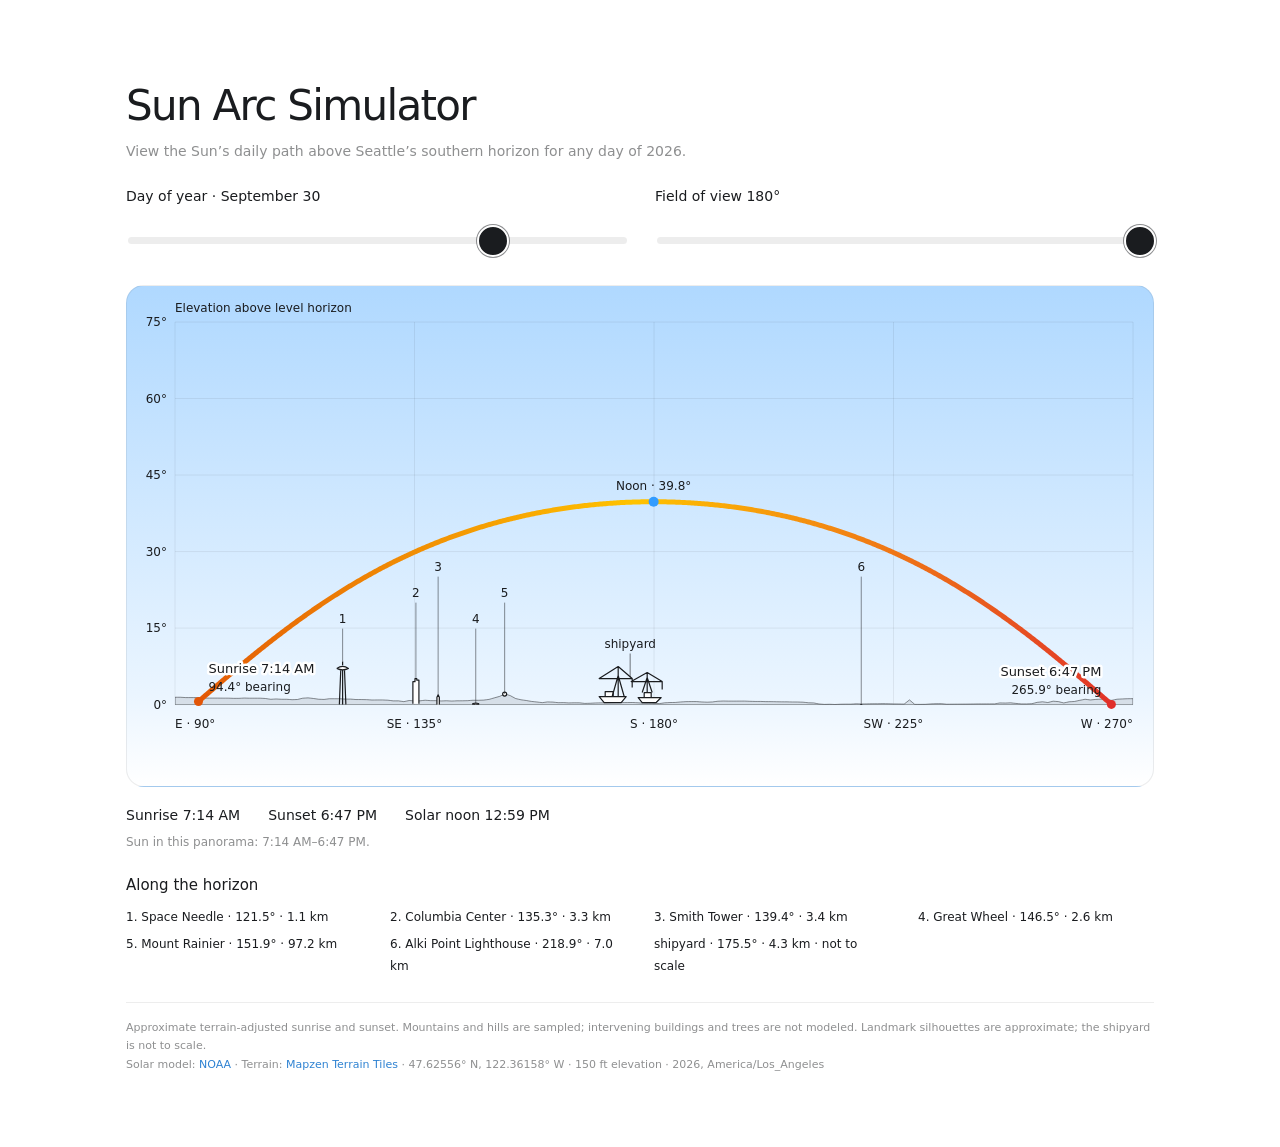
==== commit d2935fa0: "Add sky gradient that deepens with daily maximum solar elevation" ====
--- a/spottysunlight/index.html
+++ b/spottysunlight/index.html
@@ -1256,7 +1256,7 @@
 #south-sun .sun-small{font-size:12px;color:var(--muted-foreground)}
 #south-sun .sun-controls{margin:24px 0 16px;display:grid;grid-template-columns:1fr 1fr;gap:30px}
 #south-sun .sun-controls label{display:block;min-width:0}#south-sun .sun-controls input{width:100%;margin-top:12px}
-#south-sun .sun-sky{margin-top:20px;border:1px solid var(--border);border-radius:18px;background:linear-gradient(180deg,color-mix(in srgb,var(--blue) 7%,var(--background)),var(--background));padding:12px 4px 0}
+#south-sun .sun-sky{margin-top:20px;border:1px solid var(--border);border-radius:18px;background:linear-gradient(180deg,color-mix(in srgb,var(--blue) var(--sun-sky-depth,40%),var(--background)) 0%,color-mix(in srgb,var(--blue) 10%,var(--background)) 82%,var(--background) 100%);padding:12px 4px 0}
 #south-sun .sun-summary{margin:18px 0 8px;display:flex;flex-wrap:wrap;gap:8px 28px;font-size:14px}
 #south-sun #sun-view{color:var(--muted-foreground)}
 #south-sun .sun-landmark-heading{font-size:15px;font-weight:500;margin:26px 0 12px}
@@ -1320,7 +1320,7 @@
 const sx=x(shipyard.az),sy=y(Math.max(0,horizon(shipyard.az)));
 html+=`<g transform="translate(${sx},${sy})" fill="var(--background)" stroke="var(--foreground)" stroke-width="1.2" stroke-linejoin="round"><title>shipyard, ${shipyard.az.toFixed(1)}°; cranes and ships are not to scale</title><path d="M-31,-6H-4L-9,0H-26Z M8,-5H31L26,0H12Z M-25,-6V-11H-17V-6 M14,-5V-10H21V-5"/><path fill="none" d="M-12,-6V-36L-31,-24H2M-12,-36L2,-24V-15 M-18,-6L-12,-27L-6,-6 M17,-10V-30L1,-21H32M17,-30L32,-21V-13 M12,-10L17,-25L22,-10"/><path d="M0,-25V-49" fill="none" stroke="var(--muted-foreground)"/><text x="0" y="-55" text-anchor="middle" stroke="none">shipyard</text></g>`;
 let paths={arc:[],under:[]},last=null;for(let s of samples){if(s.az<azMin||s.az>azMax||s.el<0){last=null;continue}let type=s.el+.833>=horizon(s.az)?'arc':'under';paths[type].push(`${last===type?'L':'M'}${x(s.az).toFixed(2)},${y(s.el).toFixed(2)}`);last=type}for(let type in paths)html+=`<path class="${type}" d="${paths[type].join(' ')}"/>`;
-let peak=samples.reduce((a,b)=>a.el>b.el?a:b);html+=`<circle cx="${x(peak.az)}" cy="${y(peak.el)}" r="5" fill="var(--viz-series-1)"/><text x="${x(peak.az)}" y="${y(peak.el)-12}" text-anchor="middle">Noon · ${peak.el.toFixed(1)}°</text>`;
+let peak=samples.reduce((a,b)=>a.el>b.el?a:b);const skyDepth=24+34*Math.max(0,Math.min(1,(peak.el-19)/47));root.style.setProperty('--sun-sky-depth',skyDepth.toFixed(1)+'%');html+=`<circle cx="${x(peak.az)}" cy="${y(peak.el)}" r="5" fill="var(--viz-series-1)"/><text x="${x(peak.az)}" y="${y(peak.el)-12}" text-anchor="middle">Noon · ${peak.el.toFixed(1)}°</text>`;
 html+='</g>';
 const viewPath=samples.filter(p=>p.az>=azMin&&p.az<=azMax&&p.el>=0&&p.el+.833>=horizon(p.az));
 const risePoint=vis[0],setPoint=vis.at(-1);
